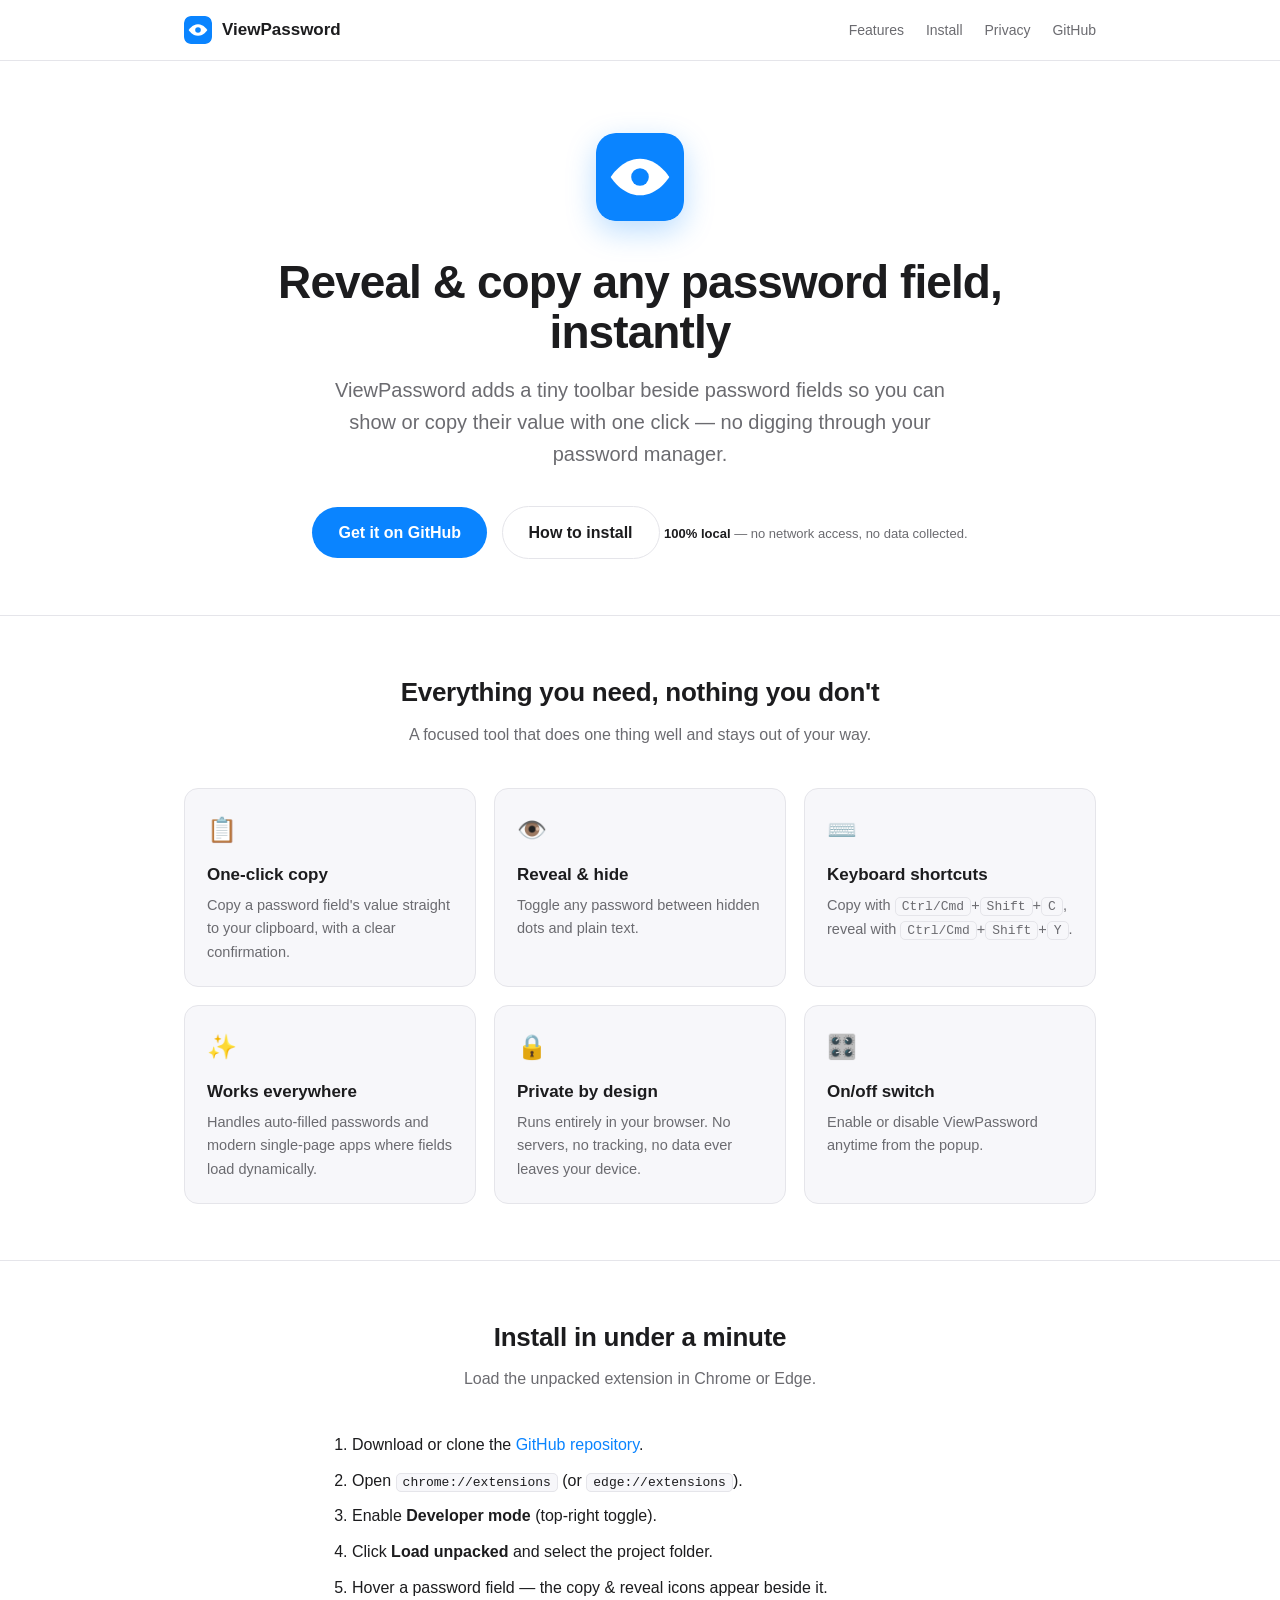
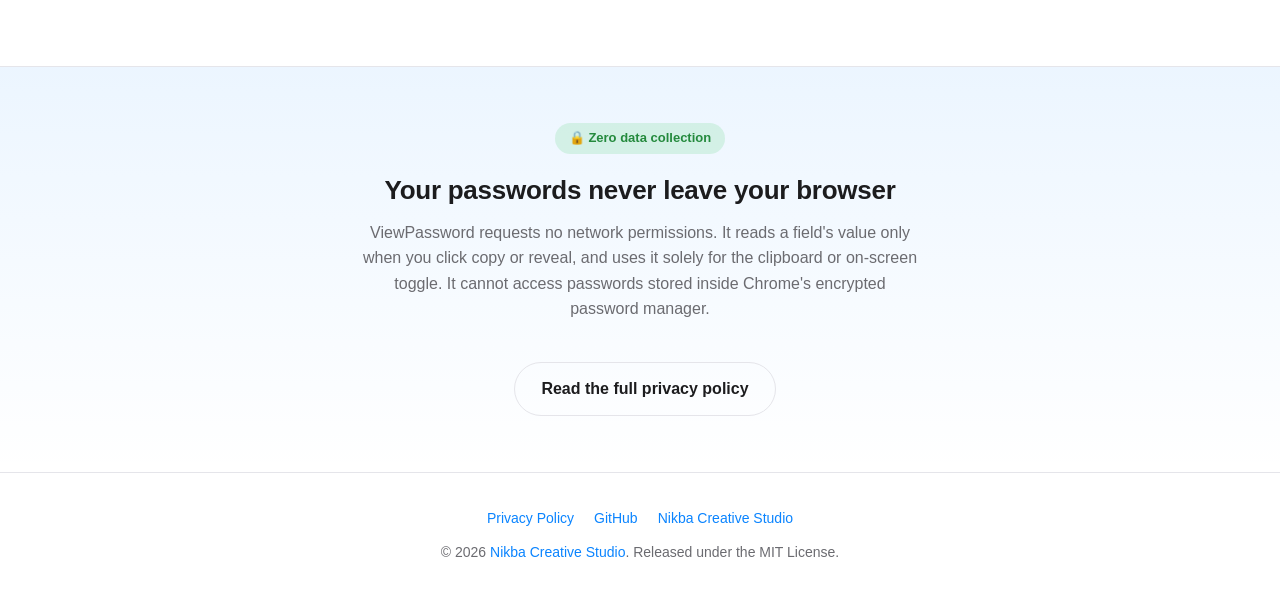
==== docs/index.html @ d2f161b4 "Add GitHub Pages site: landing page and privacy policy Co-Authored-By: Claude Opus 4.8 <noreply@anth" ====
<!DOCTYPE html>
<html lang="en">
  <head>
    <meta charset="UTF-8" />
    <meta name="viewport" content="width=device-width, initial-scale=1.0" />
    <title>ViewPassword — Reveal &amp; Copy Passwords</title>
    <meta
      name="description"
      content="A minimal Chrome extension that lets you reveal and copy any password field with one click. 100% local — no data ever leaves your browser. By Nikba Creative Studio."
    />
    <link
      rel="icon"
      href="data:image/svg+xml,%3Csvg xmlns='http://www.w3.org/2000/svg' viewBox='0 0 24 24'%3E%3Crect width='24' height='24' rx='5' fill='%230a84ff'/%3E%3Cpath d='M4 12s3-5 8-5 8 5 8 5-3 5-8 5-8-5-8-5z' fill='white'/%3E%3Ccircle cx='12' cy='12' r='2.4' fill='%230a84ff'/%3E%3C/svg%3E"
    />
    <style>
      :root {
        --blue: #0a84ff;
        --blue-dark: #0060df;
        --bg: #ffffff;
        --fg: #1c1c1e;
        --muted: #6b6b70;
        --card: #f7f7fa;
        --border: #e5e5ea;
        --radius: 14px;
      }
      @media (prefers-color-scheme: dark) {
        :root {
          --bg: #0f0f11;
          --fg: #f2f2f7;
          --muted: #9a9aa0;
          --card: #1b1b1f;
          --border: #2c2c30;
        }
      }
      * {
        box-sizing: border-box;
      }
      html {
        scroll-behavior: smooth;
      }
      body {
        margin: 0;
        font-family: -apple-system, BlinkMacSystemFont, "Segoe UI", Roboto,
          Helvetica, Arial, sans-serif;
        color: var(--fg);
        background: var(--bg);
        line-height: 1.6;
        -webkit-font-smoothing: antialiased;
      }
      a {
        color: var(--blue);
        text-decoration: none;
      }
      a:hover {
        text-decoration: underline;
      }
      .wrap {
        max-width: 960px;
        margin: 0 auto;
        padding: 0 24px;
      }

      /* Header */
      header {
        border-bottom: 1px solid var(--border);
      }
      .nav {
        display: flex;
        align-items: center;
        justify-content: space-between;
        padding: 16px 24px;
        max-width: 960px;
        margin: 0 auto;
      }
      .brand {
        display: flex;
        align-items: center;
        gap: 10px;
        font-weight: 700;
        font-size: 17px;
        color: var(--fg);
      }
      .brand svg {
        width: 28px;
        height: 28px;
        border-radius: 7px;
      }
      .nav-links {
        display: flex;
        gap: 22px;
        font-size: 14px;
      }
      .nav-links a {
        color: var(--muted);
      }

      /* Hero */
      .hero {
        text-align: center;
        padding: 72px 0 56px;
      }
      .hero .icon {
        width: 88px;
        height: 88px;
        border-radius: 20px;
        box-shadow: 0 10px 30px rgba(10, 132, 255, 0.28);
        margin-bottom: 28px;
      }
      .hero h1 {
        font-size: clamp(30px, 6vw, 46px);
        line-height: 1.1;
        margin: 0 0 16px;
        letter-spacing: -0.02em;
      }
      .hero p.lead {
        font-size: clamp(16px, 2.5vw, 20px);
        color: var(--muted);
        max-width: 620px;
        margin: 0 auto 32px;
      }
      .cta {
        display: inline-flex;
        align-items: center;
        gap: 8px;
        background: var(--blue);
        color: #fff;
        font-weight: 600;
        font-size: 16px;
        padding: 13px 26px;
        border-radius: 999px;
        transition: background 0.15s ease, transform 0.15s ease;
      }
      .cta:hover {
        background: var(--blue-dark);
        text-decoration: none;
        transform: translateY(-1px);
      }
      .cta.secondary {
        background: transparent;
        color: var(--fg);
        border: 1px solid var(--border);
        margin-left: 10px;
      }
      .cta.secondary:hover {
        background: var(--card);
      }
      .badge {
        display: inline-block;
        margin-top: 22px;
        font-size: 13px;
        color: var(--muted);
      }
      .badge strong {
        color: var(--fg);
      }

      /* Features */
      section {
        padding: 56px 0;
        border-top: 1px solid var(--border);
      }
      h2 {
        font-size: 26px;
        letter-spacing: -0.01em;
        margin: 0 0 8px;
        text-align: center;
      }
      .section-sub {
        text-align: center;
        color: var(--muted);
        margin: 0 auto 40px;
        max-width: 560px;
      }
      .grid {
        display: grid;
        grid-template-columns: repeat(auto-fit, minmax(240px, 1fr));
        gap: 18px;
      }
      .card {
        background: var(--card);
        border: 1px solid var(--border);
        border-radius: var(--radius);
        padding: 22px;
      }
      .card .emoji {
        font-size: 24px;
      }
      .card h3 {
        margin: 12px 0 6px;
        font-size: 17px;
      }
      .card p {
        margin: 0;
        color: var(--muted);
        font-size: 14.5px;
      }

      /* Steps */
      ol.steps {
        max-width: 620px;
        margin: 0 auto;
        padding-left: 22px;
      }
      ol.steps li {
        margin: 10px 0;
      }
      code,
      kbd {
        font-family: ui-monospace, SFMono-Regular, Menlo, monospace;
        font-size: 13px;
        background: var(--card);
        border: 1px solid var(--border);
        border-radius: 5px;
        padding: 1px 6px;
      }

      /* Privacy callout */
      .privacy {
        text-align: center;
        background: linear-gradient(
          180deg,
          rgba(10, 132, 255, 0.08),
          transparent
        );
      }
      .privacy .pill {
        display: inline-block;
        background: rgba(52, 199, 89, 0.15);
        color: #248a3d;
        font-weight: 600;
        font-size: 13px;
        padding: 5px 14px;
        border-radius: 999px;
        margin-bottom: 16px;
      }
      @media (prefers-color-scheme: dark) {
        .privacy .pill {
          color: #30d158;
        }
      }

      /* Footer */
      footer {
        border-top: 1px solid var(--border);
        padding: 34px 0;
        text-align: center;
        color: var(--muted);
        font-size: 14px;
      }
      footer .links {
        margin-bottom: 12px;
        display: flex;
        gap: 20px;
        justify-content: center;
        flex-wrap: wrap;
      }
    </style>
  </head>
  <body>
    <header>
      <nav class="nav">
        <span class="brand">
          <svg viewBox="0 0 24 24" xmlns="http://www.w3.org/2000/svg">
            <rect width="24" height="24" rx="5" fill="#0a84ff" />
            <path d="M4 12s3-5 8-5 8 5 8 5-3 5-8 5-8-5-8-5z" fill="#fff" />
            <circle cx="12" cy="12" r="2.4" fill="#0a84ff" />
          </svg>
          ViewPassword
        </span>
        <span class="nav-links">
          <a href="#features">Features</a>
          <a href="#install">Install</a>
          <a href="privacy.html">Privacy</a>
          <a href="https://github.com/Nikba-Creative-Studio/ViewPassword"
            >GitHub</a
          >
        </span>
      </nav>
    </header>

    <main class="wrap">
      <!-- Hero -->
      <div class="hero">
        <svg class="icon" viewBox="0 0 24 24" xmlns="http://www.w3.org/2000/svg">
          <rect width="24" height="24" rx="5" fill="#0a84ff" />
          <path d="M4 12s3-5 8-5 8 5 8 5-3 5-8 5-8-5-8-5z" fill="#fff" />
          <circle cx="12" cy="12" r="2.4" fill="#0a84ff" />
        </svg>
        <h1>Reveal &amp; copy any password field, instantly</h1>
        <p class="lead">
          ViewPassword adds a tiny toolbar beside password fields so you can show
          or copy their value with one click — no digging through your password
          manager.
        </p>
        <a
          class="cta"
          href="https://github.com/Nikba-Creative-Studio/ViewPassword"
          >Get it on GitHub</a
        >
        <a class="cta secondary" href="#install">How to install</a>
        <div class="badge">
          <strong>100% local</strong> — no network access, no data collected.
        </div>
      </div>
    </main>

    <!-- Features -->
    <section id="features">
      <div class="wrap">
        <h2>Everything you need, nothing you don't</h2>
        <p class="section-sub">
          A focused tool that does one thing well and stays out of your way.
        </p>
        <div class="grid">
          <div class="card">
            <div class="emoji">📋</div>
            <h3>One-click copy</h3>
            <p>
              Copy a password field's value straight to your clipboard, with a
              clear confirmation.
            </p>
          </div>
          <div class="card">
            <div class="emoji">👁️</div>
            <h3>Reveal &amp; hide</h3>
            <p>Toggle any password between hidden dots and plain text.</p>
          </div>
          <div class="card">
            <div class="emoji">⌨️</div>
            <h3>Keyboard shortcuts</h3>
            <p>
              Copy with <kbd>Ctrl/Cmd</kbd>+<kbd>Shift</kbd>+<kbd>C</kbd>, reveal
              with <kbd>Ctrl/Cmd</kbd>+<kbd>Shift</kbd>+<kbd>Y</kbd>.
            </p>
          </div>
          <div class="card">
            <div class="emoji">✨</div>
            <h3>Works everywhere</h3>
            <p>
              Handles auto-filled passwords and modern single-page apps where
              fields load dynamically.
            </p>
          </div>
          <div class="card">
            <div class="emoji">🔒</div>
            <h3>Private by design</h3>
            <p>
              Runs entirely in your browser. No servers, no tracking, no data
              ever leaves your device.
            </p>
          </div>
          <div class="card">
            <div class="emoji">🎛️</div>
            <h3>On/off switch</h3>
            <p>Enable or disable ViewPassword anytime from the popup.</p>
          </div>
        </div>
      </div>
    </section>

    <!-- Install -->
    <section id="install">
      <div class="wrap">
        <h2>Install in under a minute</h2>
        <p class="section-sub">Load the unpacked extension in Chrome or Edge.</p>
        <ol class="steps">
          <li>
            Download or clone the
            <a href="https://github.com/Nikba-Creative-Studio/ViewPassword"
              >GitHub repository</a
            >.
          </li>
          <li>Open <code>chrome://extensions</code> (or <code>edge://extensions</code>).</li>
          <li>Enable <strong>Developer mode</strong> (top-right toggle).</li>
          <li>Click <strong>Load unpacked</strong> and select the project folder.</li>
          <li>Hover a password field — the copy &amp; reveal icons appear beside it.</li>
        </ol>
      </div>
    </section>

    <!-- Privacy -->
    <section class="privacy">
      <div class="wrap">
        <span class="pill">🔒 Zero data collection</span>
        <h2>Your passwords never leave your browser</h2>
        <p class="section-sub">
          ViewPassword requests no network permissions. It reads a field's value
          only when you click copy or reveal, and uses it solely for the
          clipboard or on-screen toggle. It cannot access passwords stored inside
          Chrome's encrypted password manager.
        </p>
        <a class="cta secondary" href="privacy.html">Read the full privacy policy</a>
      </div>
    </section>

    <footer>
      <div class="wrap">
        <div class="links">
          <a href="privacy.html">Privacy Policy</a>
          <a href="https://github.com/Nikba-Creative-Studio/ViewPassword">GitHub</a>
          <a href="https://www.nikba.com">Nikba Creative Studio</a>
        </div>
        <div>
          © 2026 <a href="https://www.nikba.com">Nikba Creative Studio</a>. Released
          under the MIT License.
        </div>
      </div>
    </footer>
  </body>
</html>
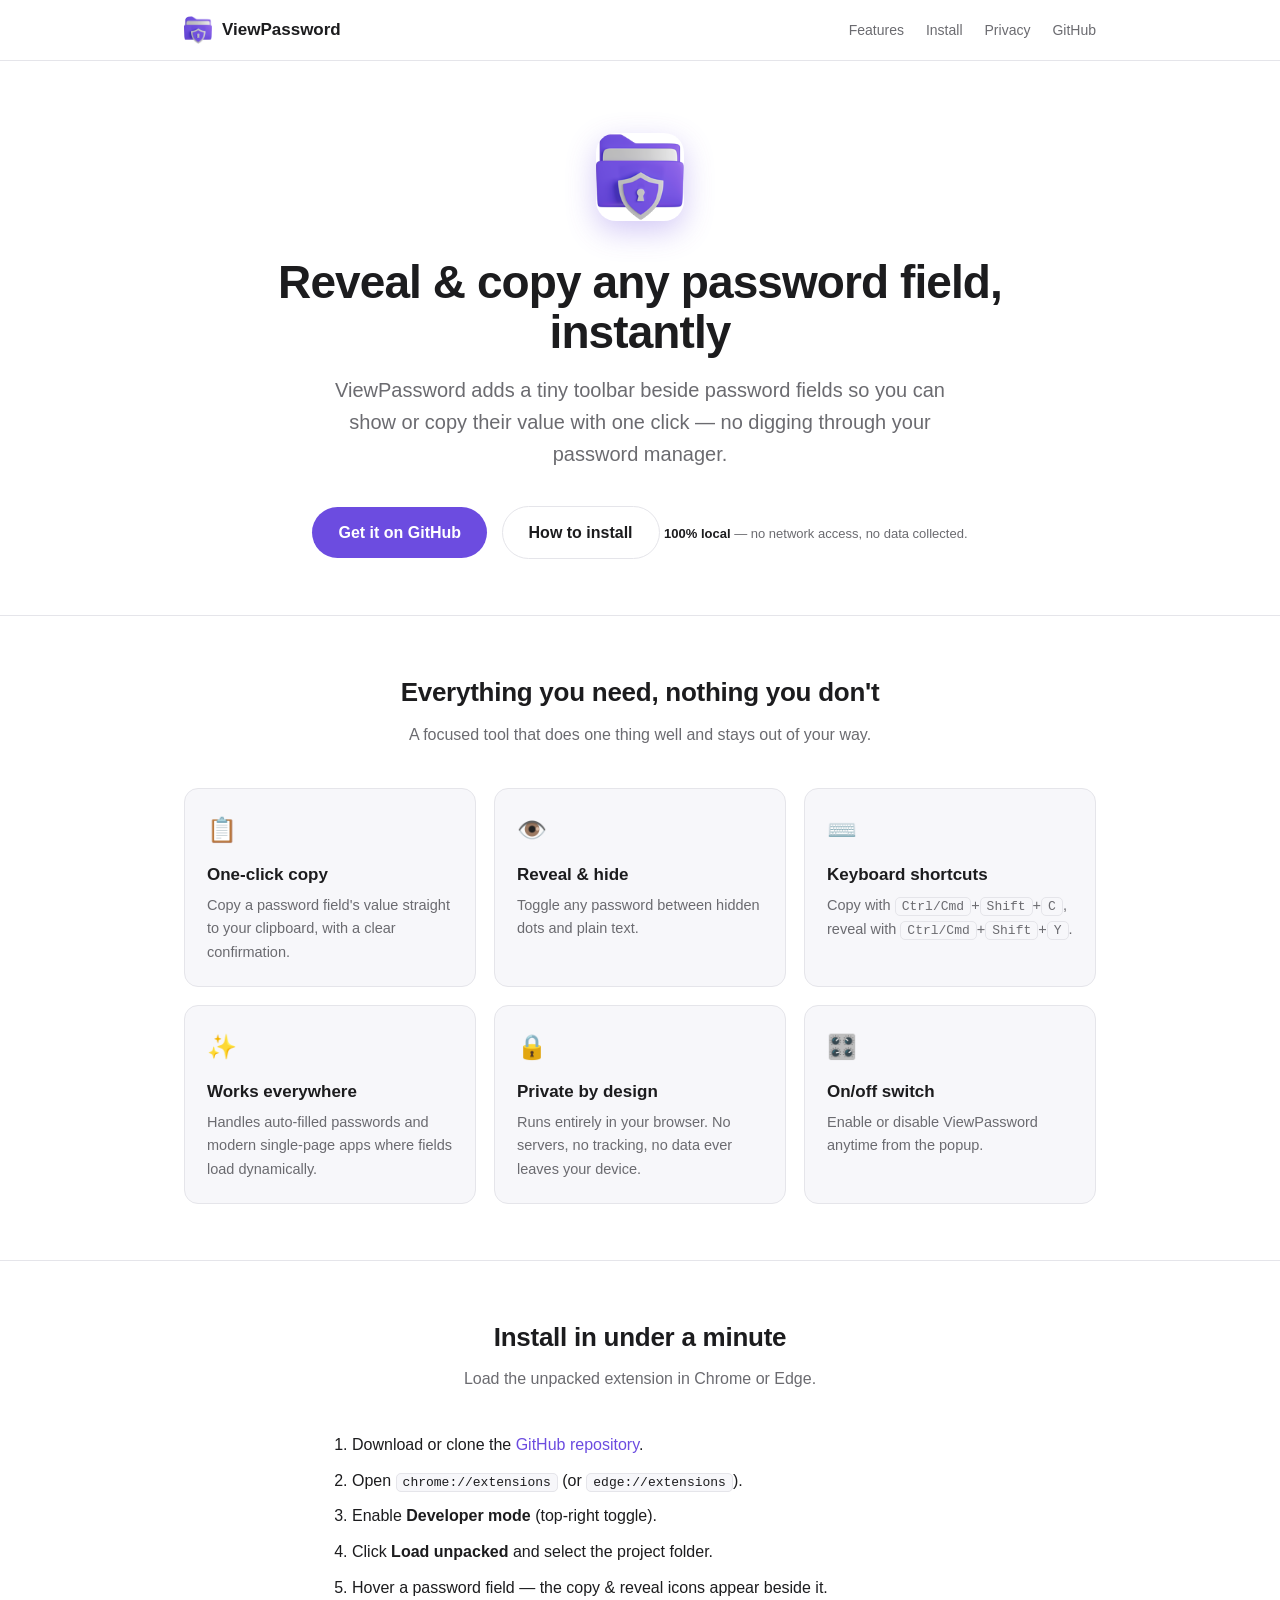
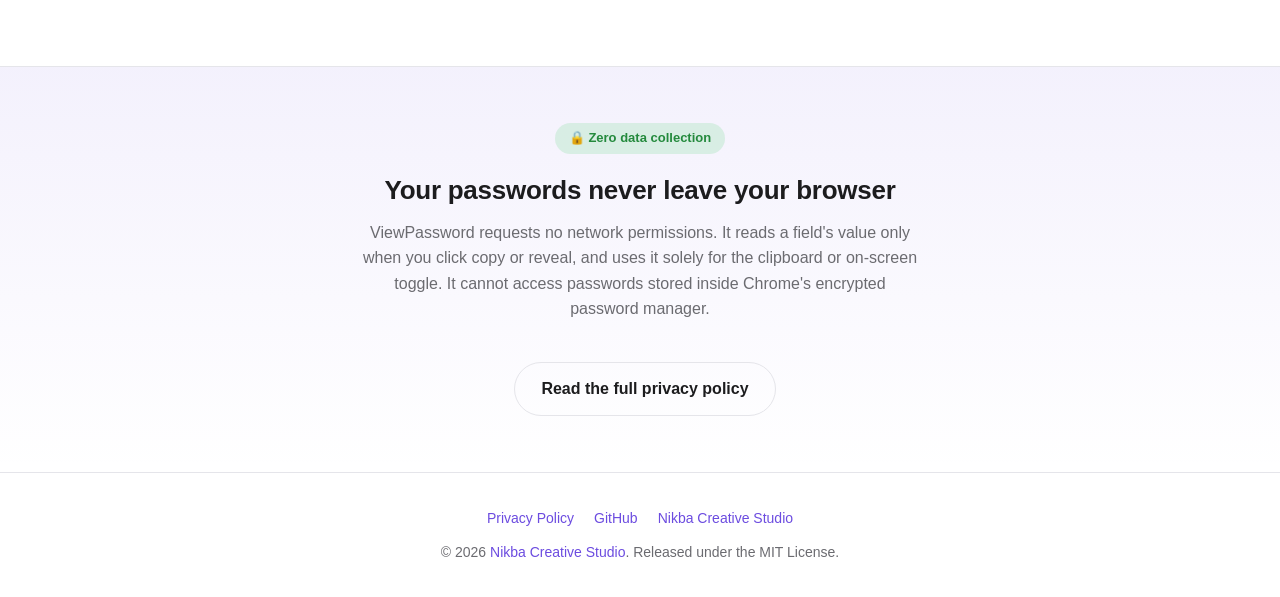
==== commit 0136df4d: "Sync site with new icon; remove obsolete icon generator - Use custom folder+shield icon as favicon/l" ====
--- a/docs/index.html
+++ b/docs/index.html
@@ -8,14 +8,11 @@
       name="description"
       content="A minimal Chrome extension that lets you reveal and copy any password field with one click. 100% local — no data ever leaves your browser. By Nikba Creative Studio."
     />
-    <link
-      rel="icon"
-      href="data:image/svg+xml,%3Csvg xmlns='http://www.w3.org/2000/svg' viewBox='0 0 24 24'%3E%3Crect width='24' height='24' rx='5' fill='%230a84ff'/%3E%3Cpath d='M4 12s3-5 8-5 8 5 8 5-3 5-8 5-8-5-8-5z' fill='white'/%3E%3Ccircle cx='12' cy='12' r='2.4' fill='%230a84ff'/%3E%3C/svg%3E"
-    />
+    <link rel="icon" type="image/png" href="icon.png" />
     <style>
       :root {
-        --blue: #0a84ff;
-        --blue-dark: #0060df;
+        --blue: #6c4ce0;
+        --blue-dark: #5638c4;
         --bg: #ffffff;
         --fg: #1c1c1e;
         --muted: #6b6b70;
@@ -80,7 +77,7 @@
         font-size: 17px;
         color: var(--fg);
       }
-      .brand svg {
+      .brand img {
         width: 28px;
         height: 28px;
         border-radius: 7px;
@@ -103,7 +100,7 @@
         width: 88px;
         height: 88px;
         border-radius: 20px;
-        box-shadow: 0 10px 30px rgba(10, 132, 255, 0.28);
+        box-shadow: 0 10px 30px rgba(108, 76, 224, 0.3);
         margin-bottom: 28px;
       }
       .hero h1 {
@@ -219,7 +216,7 @@
         text-align: center;
         background: linear-gradient(
           180deg,
-          rgba(10, 132, 255, 0.08),
+          rgba(108, 76, 224, 0.08),
           transparent
         );
       }
@@ -260,11 +257,7 @@
     <header>
       <nav class="nav">
         <span class="brand">
-          <svg viewBox="0 0 24 24" xmlns="http://www.w3.org/2000/svg">
-            <rect width="24" height="24" rx="5" fill="#0a84ff" />
-            <path d="M4 12s3-5 8-5 8 5 8 5-3 5-8 5-8-5-8-5z" fill="#fff" />
-            <circle cx="12" cy="12" r="2.4" fill="#0a84ff" />
-          </svg>
+          <img src="icon.png" alt="ViewPassword logo" />
           ViewPassword
         </span>
         <span class="nav-links">
@@ -281,11 +274,7 @@
     <main class="wrap">
       <!-- Hero -->
       <div class="hero">
-        <svg class="icon" viewBox="0 0 24 24" xmlns="http://www.w3.org/2000/svg">
-          <rect width="24" height="24" rx="5" fill="#0a84ff" />
-          <path d="M4 12s3-5 8-5 8 5 8 5-3 5-8 5-8-5-8-5z" fill="#fff" />
-          <circle cx="12" cy="12" r="2.4" fill="#0a84ff" />
-        </svg>
+        <img class="icon" src="icon.png" alt="ViewPassword icon" />
         <h1>Reveal &amp; copy any password field, instantly</h1>
         <p class="lead">
           ViewPassword adds a tiny toolbar beside password fields so you can show
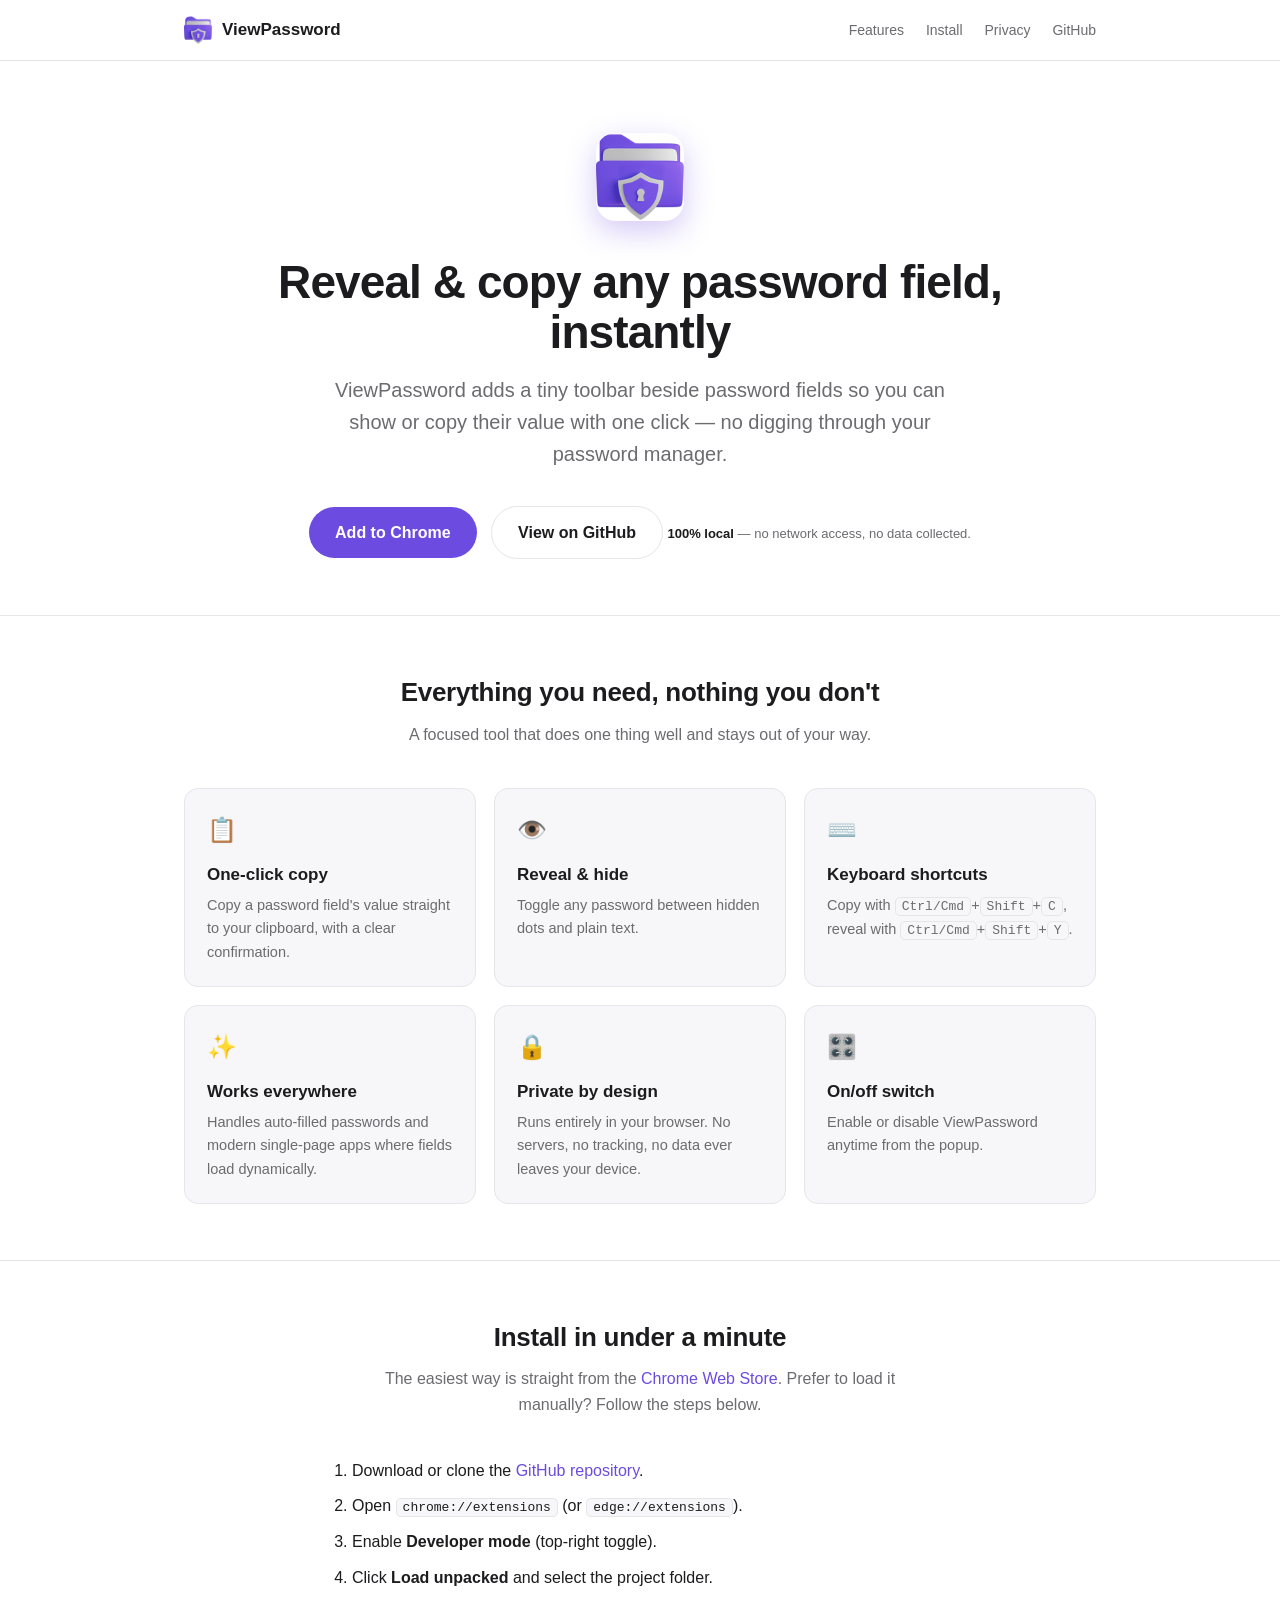
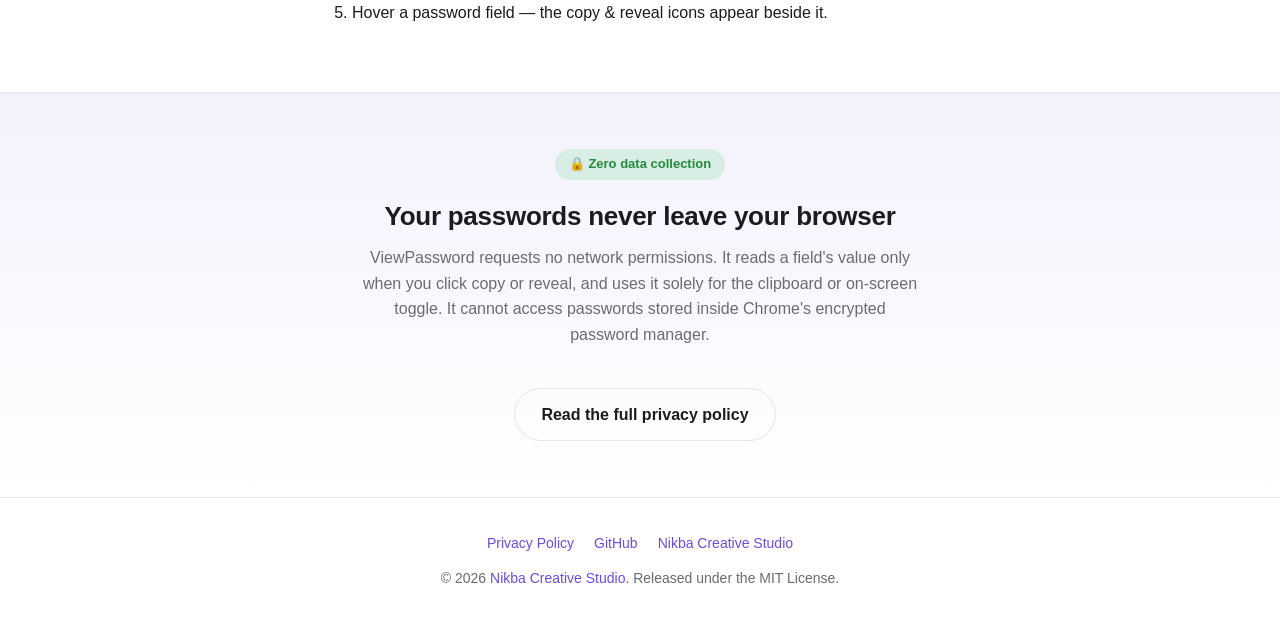
==== commit 2a8b44e2: "Add Chrome Web Store links to site and README - Landing page: 'Add to Chrome' primary CTA + store li" ====
--- a/docs/index.html
+++ b/docs/index.html
@@ -283,10 +283,14 @@
         </p>
         <a
           class="cta"
+          href="https://chromewebstore.google.com/detail/aanjmpodookklklpfjpcmboanbmpppea"
+          >Add to Chrome</a
+        >
+        <a
+          class="cta secondary"
           href="https://github.com/Nikba-Creative-Studio/ViewPassword"
-          >Get it on GitHub</a
+          >View on GitHub</a
         >
-        <a class="cta secondary" href="#install">How to install</a>
         <div class="badge">
           <strong>100% local</strong> — no network access, no data collected.
         </div>
@@ -351,7 +355,12 @@
     <section id="install">
       <div class="wrap">
         <h2>Install in under a minute</h2>
-        <p class="section-sub">Load the unpacked extension in Chrome or Edge.</p>
+        <p class="section-sub">
+          The easiest way is straight from the
+          <a href="https://chromewebstore.google.com/detail/aanjmpodookklklpfjpcmboanbmpppea"
+            >Chrome Web Store</a
+          >. Prefer to load it manually? Follow the steps below.
+        </p>
         <ol class="steps">
           <li>
             Download or clone the
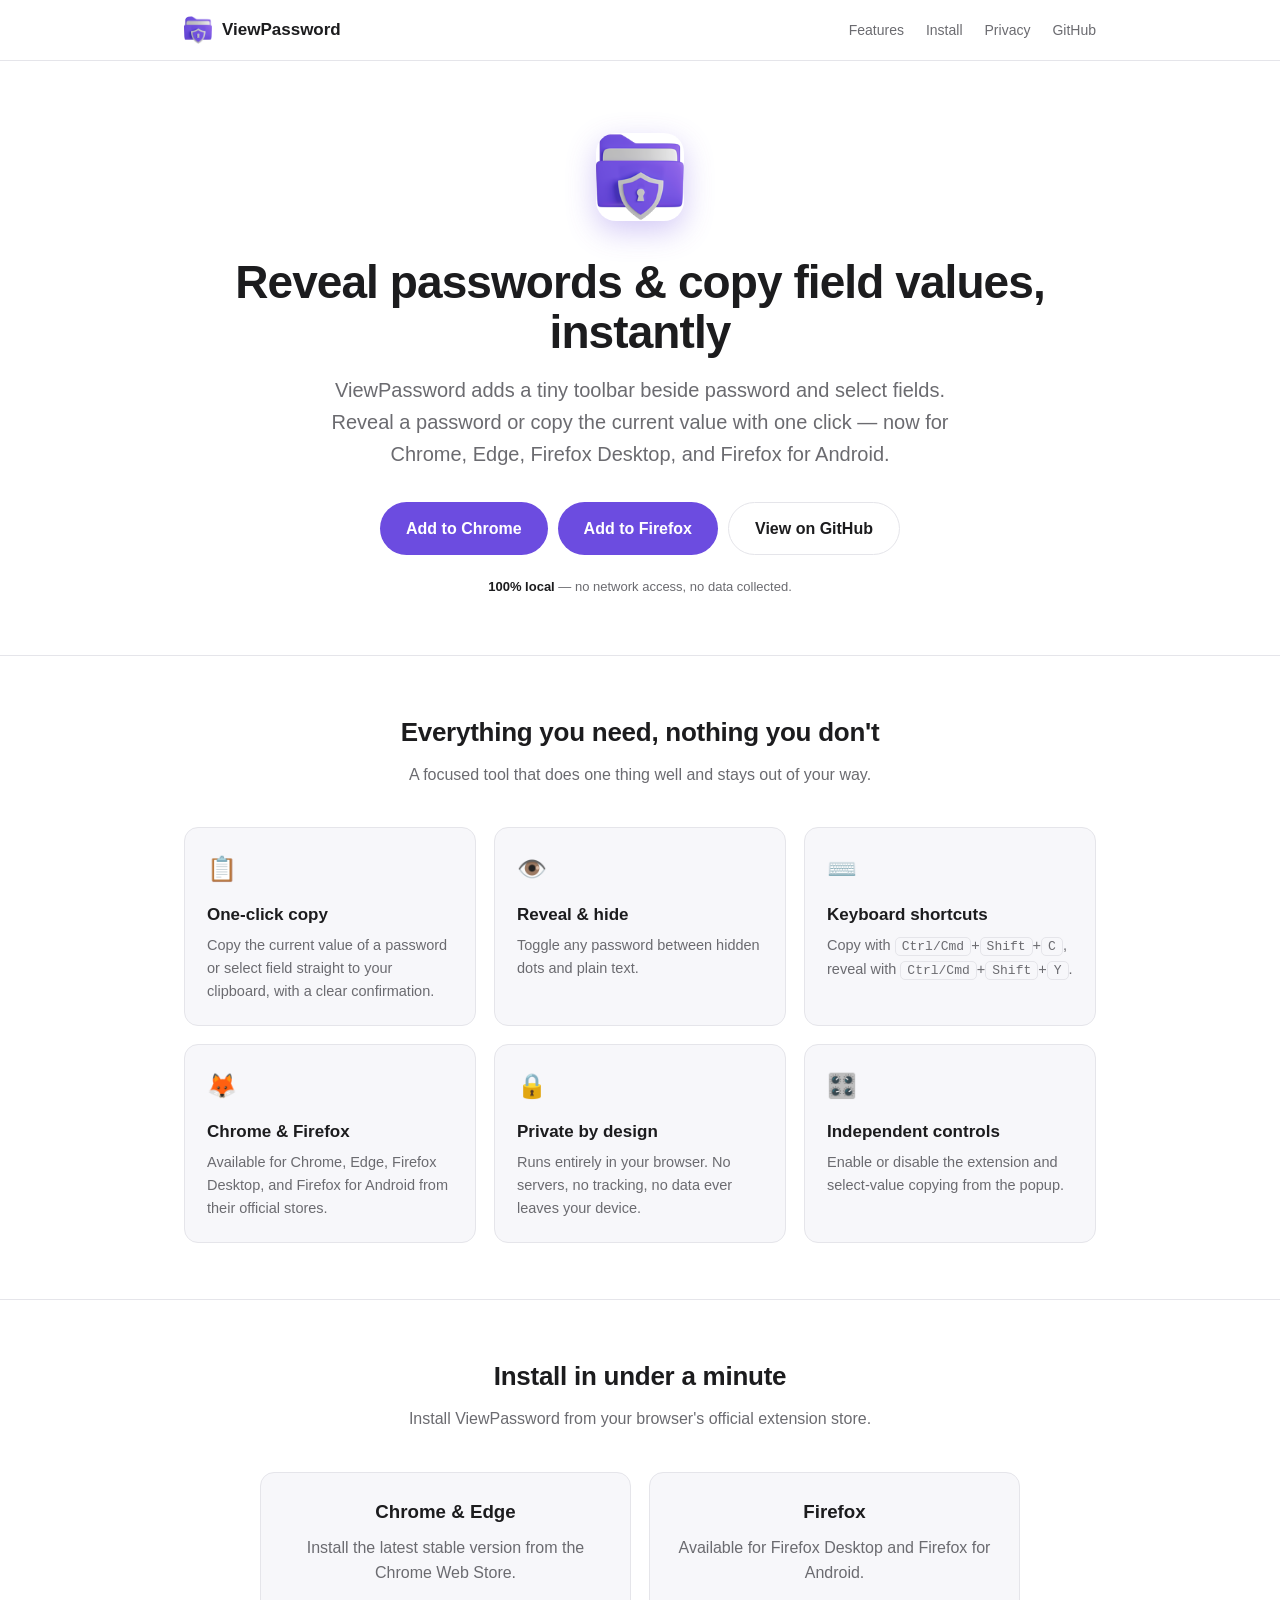
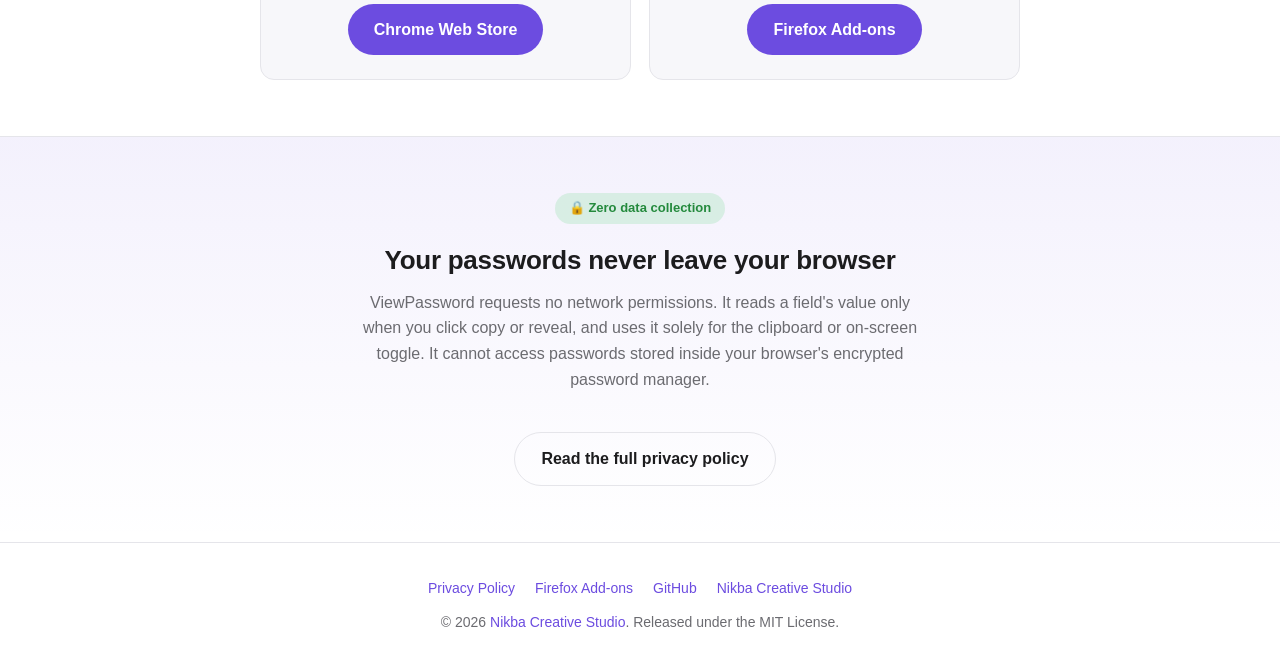
==== commit e475f3a7: "Add Firefox distribution and update website" ====
--- a/docs/index.html
+++ b/docs/index.html
@@ -6,7 +6,7 @@
     <title>ViewPassword — Reveal &amp; Copy Passwords</title>
     <meta
       name="description"
-      content="A minimal Chrome extension that lets you reveal and copy any password field with one click. 100% local — no data ever leaves your browser. By Nikba Creative Studio."
+      content="A private Chrome, Edge, and Firefox extension for revealing passwords and copying values from password or select fields. 100% local."
     />
     <link rel="icon" type="image/png" href="icon.png" />
     <style>
@@ -141,6 +141,15 @@
       .cta.secondary:hover {
         background: var(--card);
       }
+      .cta-group {
+        display: flex;
+        justify-content: center;
+        gap: 10px;
+        flex-wrap: wrap;
+      }
+      .cta-group .cta.secondary {
+        margin-left: 0;
+      }
       .badge {
         display: inline-block;
         margin-top: 22px;
@@ -200,6 +209,27 @@
       }
       ol.steps li {
         margin: 10px 0;
+      }
+      .install-grid {
+        display: grid;
+        grid-template-columns: repeat(auto-fit, minmax(280px, 1fr));
+        gap: 18px;
+        max-width: 760px;
+        margin: 0 auto;
+      }
+      .install-card {
+        background: var(--card);
+        border: 1px solid var(--border);
+        border-radius: var(--radius);
+        padding: 24px;
+        text-align: center;
+      }
+      .install-card h3 {
+        margin: 0 0 8px;
+      }
+      .install-card p {
+        color: var(--muted);
+        margin: 0 0 18px;
       }
       code,
       kbd {
@@ -275,22 +305,29 @@
       <!-- Hero -->
       <div class="hero">
         <img class="icon" src="icon.png" alt="ViewPassword icon" />
-        <h1>Reveal &amp; copy any password field, instantly</h1>
+        <h1>Reveal passwords &amp; copy field values, instantly</h1>
         <p class="lead">
-          ViewPassword adds a tiny toolbar beside password fields so you can show
-          or copy their value with one click — no digging through your password
-          manager.
+          ViewPassword adds a tiny toolbar beside password and select fields.
+          Reveal a password or copy the current value with one click — now for
+          Chrome, Edge, Firefox Desktop, and Firefox for Android.
         </p>
-        <a
-          class="cta"
-          href="https://chromewebstore.google.com/detail/aanjmpodookklklpfjpcmboanbmpppea"
-          >Add to Chrome</a
-        >
-        <a
-          class="cta secondary"
-          href="https://github.com/Nikba-Creative-Studio/ViewPassword"
-          >View on GitHub</a
-        >
+        <div class="cta-group">
+          <a
+            class="cta"
+            href="https://chromewebstore.google.com/detail/aanjmpodookklklpfjpcmboanbmpppea"
+            >Add to Chrome</a
+          >
+          <a
+            class="cta"
+            href="https://addons.mozilla.org/en-US/firefox/addon/viewpassword/"
+            >Add to Firefox</a
+          >
+          <a
+            class="cta secondary"
+            href="https://github.com/Nikba-Creative-Studio/ViewPassword"
+            >View on GitHub</a
+          >
+        </div>
         <div class="badge">
           <strong>100% local</strong> — no network access, no data collected.
         </div>
@@ -309,8 +346,8 @@
             <div class="emoji">📋</div>
             <h3>One-click copy</h3>
             <p>
-              Copy a password field's value straight to your clipboard, with a
-              clear confirmation.
+              Copy the current value of a password or select field straight to
+              your clipboard, with a clear confirmation.
             </p>
           </div>
           <div class="card">
@@ -327,11 +364,11 @@
             </p>
           </div>
           <div class="card">
-            <div class="emoji">✨</div>
-            <h3>Works everywhere</h3>
+            <div class="emoji">🦊</div>
+            <h3>Chrome &amp; Firefox</h3>
             <p>
-              Handles auto-filled passwords and modern single-page apps where
-              fields load dynamically.
+              Available for Chrome, Edge, Firefox Desktop, and Firefox for
+              Android from their official stores.
             </p>
           </div>
           <div class="card">
@@ -344,8 +381,11 @@
           </div>
           <div class="card">
             <div class="emoji">🎛️</div>
-            <h3>On/off switch</h3>
-            <p>Enable or disable ViewPassword anytime from the popup.</p>
+            <h3>Independent controls</h3>
+            <p>
+              Enable or disable the extension and select-value copying from the
+              popup.
+            </p>
           </div>
         </div>
       </div>
@@ -356,23 +396,28 @@
       <div class="wrap">
         <h2>Install in under a minute</h2>
         <p class="section-sub">
-          The easiest way is straight from the
-          <a href="https://chromewebstore.google.com/detail/aanjmpodookklklpfjpcmboanbmpppea"
-            >Chrome Web Store</a
-          >. Prefer to load it manually? Follow the steps below.
+          Install ViewPassword from your browser's official extension store.
         </p>
-        <ol class="steps">
-          <li>
-            Download or clone the
-            <a href="https://github.com/Nikba-Creative-Studio/ViewPassword"
-              >GitHub repository</a
-            >.
-          </li>
-          <li>Open <code>chrome://extensions</code> (or <code>edge://extensions</code>).</li>
-          <li>Enable <strong>Developer mode</strong> (top-right toggle).</li>
-          <li>Click <strong>Load unpacked</strong> and select the project folder.</li>
-          <li>Hover a password field — the copy &amp; reveal icons appear beside it.</li>
-        </ol>
+        <div class="install-grid">
+          <div class="install-card">
+            <h3>Chrome &amp; Edge</h3>
+            <p>Install the latest stable version from the Chrome Web Store.</p>
+            <a
+              class="cta"
+              href="https://chromewebstore.google.com/detail/aanjmpodookklklpfjpcmboanbmpppea"
+              >Chrome Web Store</a
+            >
+          </div>
+          <div class="install-card">
+            <h3>Firefox</h3>
+            <p>Available for Firefox Desktop and Firefox for Android.</p>
+            <a
+              class="cta"
+              href="https://addons.mozilla.org/en-US/firefox/addon/viewpassword/"
+              >Firefox Add-ons</a
+            >
+          </div>
+        </div>
       </div>
     </section>
 
@@ -385,7 +430,7 @@
           ViewPassword requests no network permissions. It reads a field's value
           only when you click copy or reveal, and uses it solely for the
           clipboard or on-screen toggle. It cannot access passwords stored inside
-          Chrome's encrypted password manager.
+          your browser's encrypted password manager.
         </p>
         <a class="cta secondary" href="privacy.html">Read the full privacy policy</a>
       </div>
@@ -395,6 +440,7 @@
       <div class="wrap">
         <div class="links">
           <a href="privacy.html">Privacy Policy</a>
+          <a href="https://addons.mozilla.org/en-US/firefox/addon/viewpassword/">Firefox Add-ons</a>
           <a href="https://github.com/Nikba-Creative-Studio/ViewPassword">GitHub</a>
           <a href="https://www.nikba.com">Nikba Creative Studio</a>
         </div>
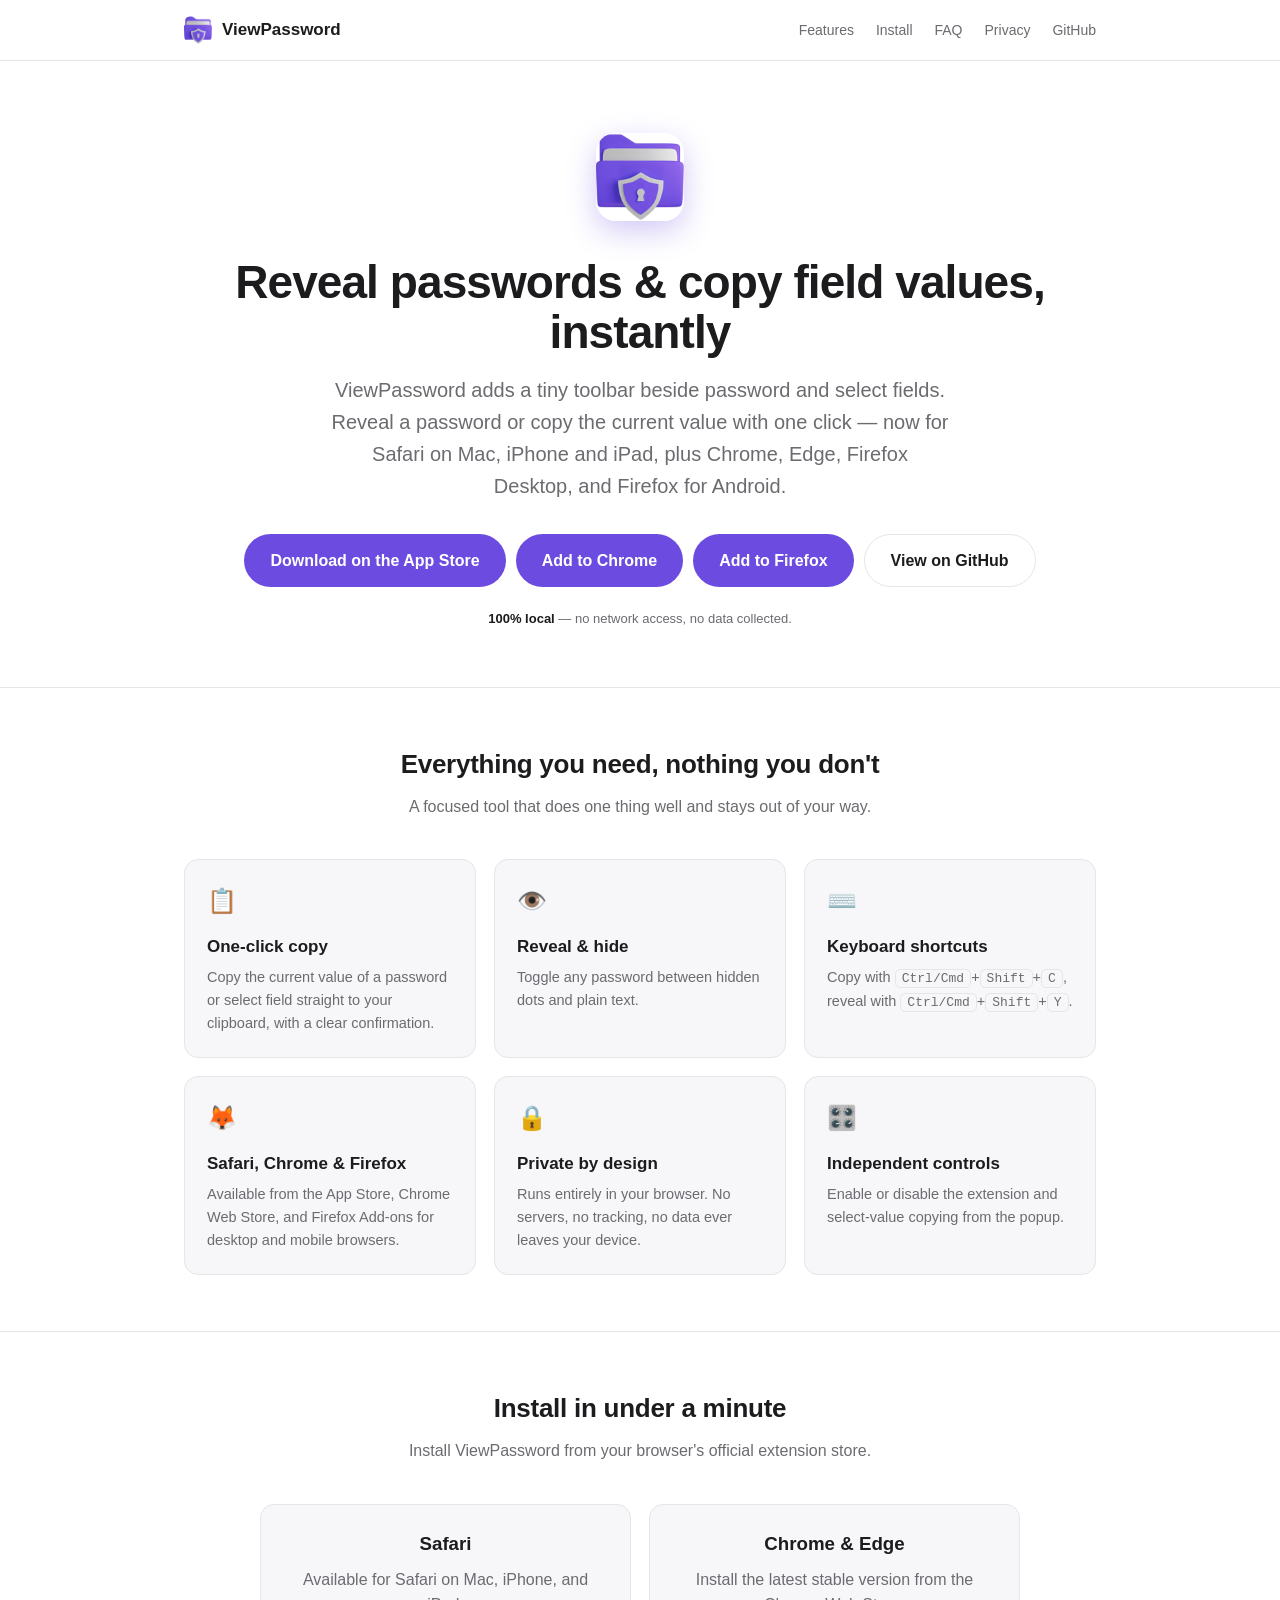
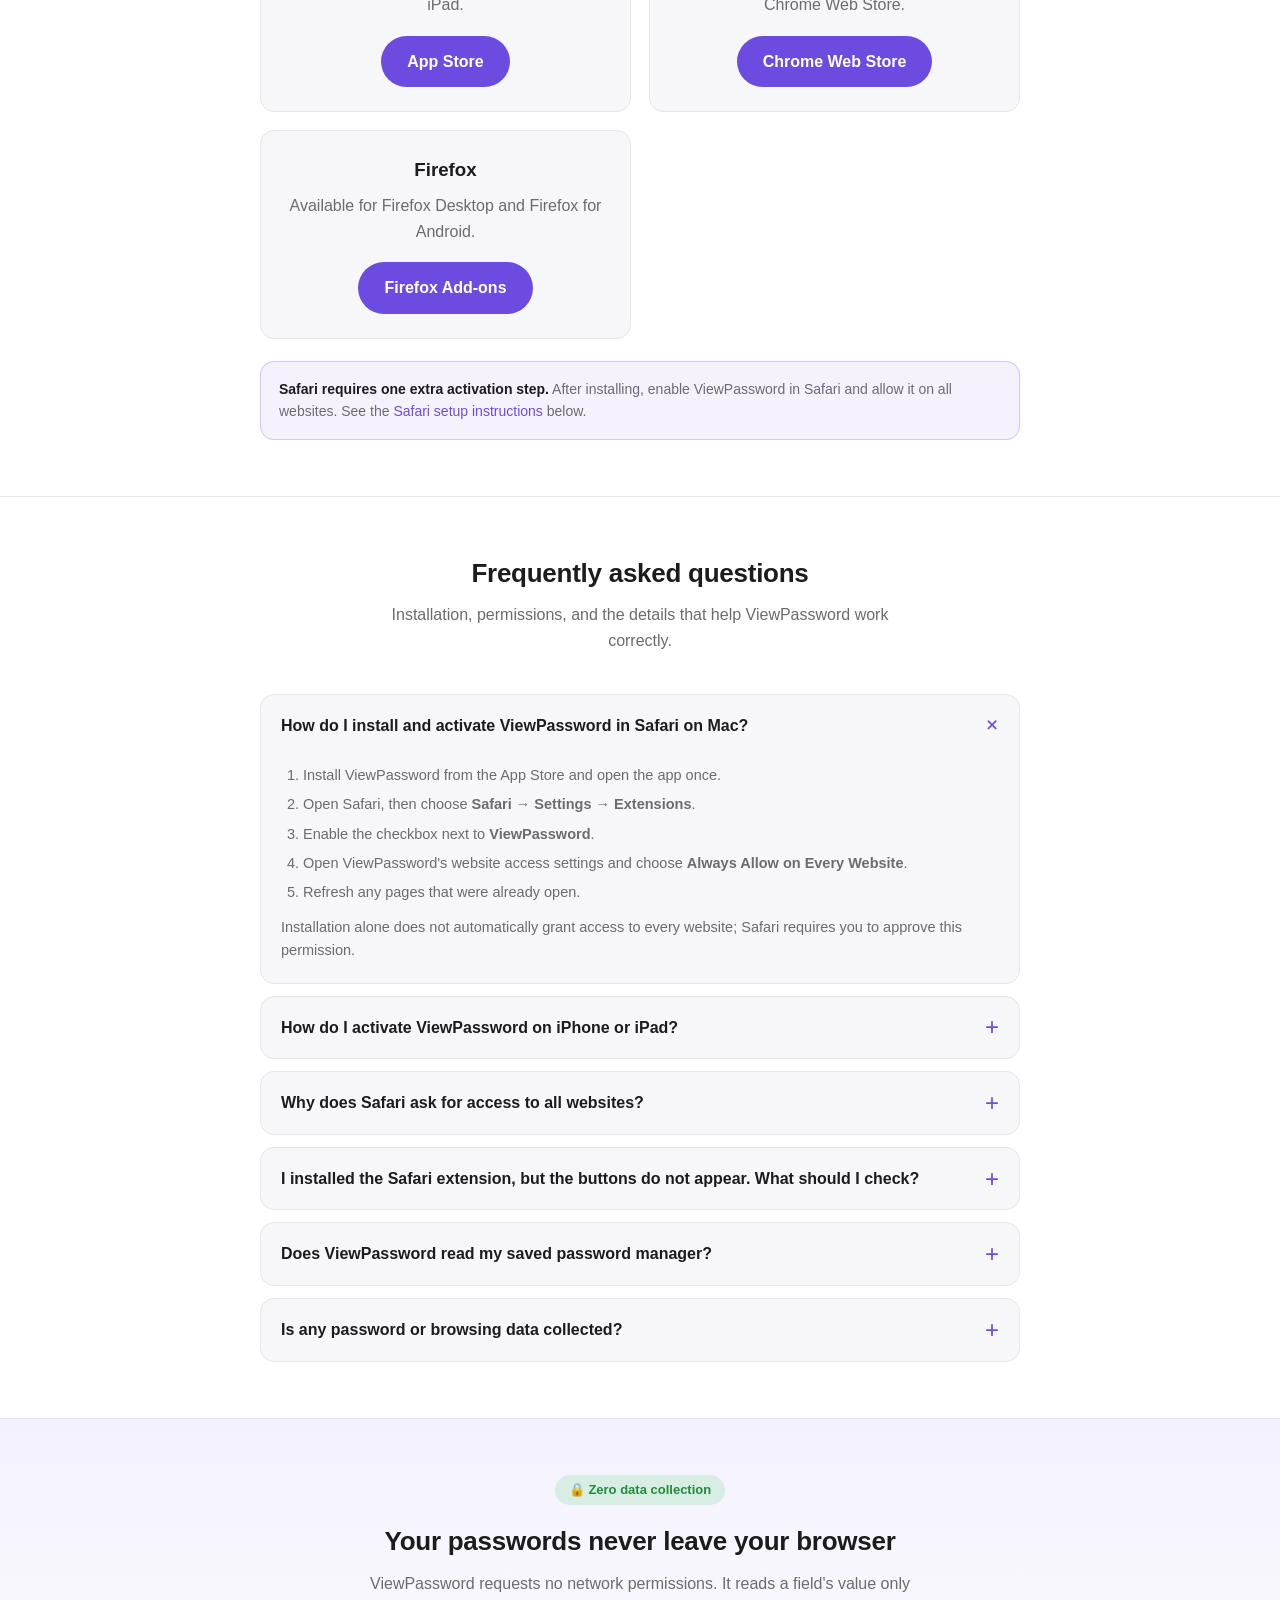
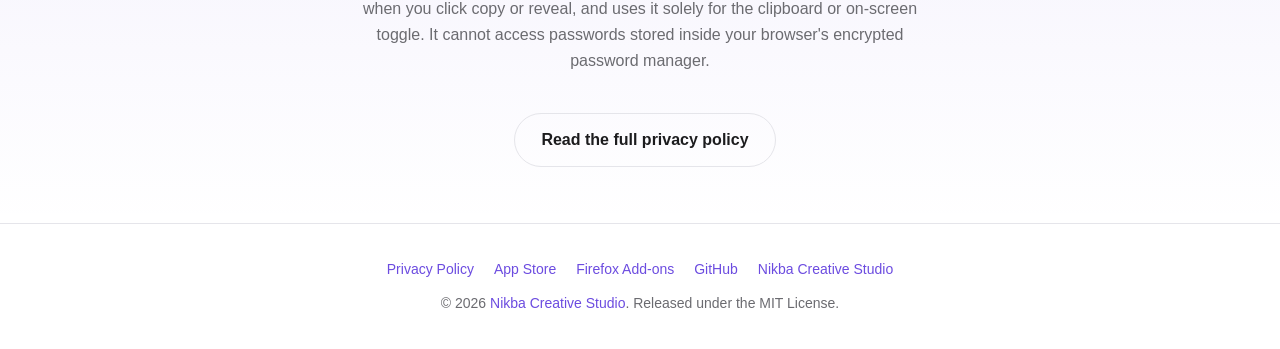
==== commit 19b75a48: "Add Safari download and activation FAQ to landing page" ====
--- a/docs/index.html
+++ b/docs/index.html
@@ -6,12 +6,13 @@
     <title>ViewPassword — Reveal &amp; Copy Passwords</title>
     <meta
       name="description"
-      content="A private Chrome, Edge, and Firefox extension for revealing passwords and copying values from password or select fields. 100% local."
+      content="A private Safari, Chrome, Edge, and Firefox extension for revealing passwords and copying field values. 100% local."
     />
     <link rel="icon" type="image/png" href="icon.png" />
     <style>
       :root {
         --blue: #6c4ce0;
+        --blue-rgb: 108, 76, 224;
         --blue-dark: #5638c4;
         --bg: #ffffff;
         --fg: #1c1c1e;
@@ -231,6 +232,68 @@
         color: var(--muted);
         margin: 0 0 18px;
       }
+      .install-note {
+        max-width: 760px;
+        margin: 22px auto 0;
+        padding: 16px 18px;
+        border: 1px solid rgba(var(--blue-rgb), 0.25);
+        border-radius: var(--radius);
+        background: rgba(var(--blue-rgb), 0.07);
+        color: var(--muted);
+        font-size: 14px;
+      }
+      .install-note strong { color: var(--fg); }
+
+      /* FAQ */
+      .faq-list {
+        max-width: 760px;
+        margin: 0 auto;
+        display: grid;
+        gap: 12px;
+      }
+      .faq-item {
+        background: var(--card);
+        border: 1px solid var(--border);
+        border-radius: var(--radius);
+        overflow: hidden;
+      }
+      .faq-item summary {
+        cursor: pointer;
+        list-style: none;
+        padding: 18px 52px 18px 20px;
+        font-weight: 600;
+        position: relative;
+      }
+      .faq-item summary::-webkit-details-marker { display: none; }
+      .faq-item summary::after {
+        content: "+";
+        position: absolute;
+        right: 20px;
+        top: 50%;
+        transform: translateY(-50%);
+        color: var(--blue);
+        font-size: 24px;
+        font-weight: 400;
+        transition: transform 0.18s ease;
+      }
+      .faq-item[open] summary::after {
+        transform: translateY(-50%) rotate(45deg);
+      }
+      .faq-item summary:focus-visible,
+      .cta:focus-visible,
+      a:focus-visible {
+        outline: 3px solid rgba(var(--blue-rgb), 0.35);
+        outline-offset: 3px;
+      }
+      .faq-answer {
+        padding: 0 20px 20px;
+        color: var(--muted);
+        font-size: 14.5px;
+      }
+      .faq-answer p { margin: 0 0 10px; }
+      .faq-answer p:last-child { margin-bottom: 0; }
+      .faq-answer ol { margin: 8px 0 12px; padding-left: 22px; }
+      .faq-answer li { margin: 6px 0; }
       code,
       kbd {
         font-family: ui-monospace, SFMono-Regular, Menlo, monospace;
@@ -280,6 +343,16 @@
         gap: 20px;
         justify-content: center;
         flex-wrap: wrap;
+      }
+      @media (max-width: 600px) {
+        .nav-links a:nth-child(3),
+        .nav-links a:nth-child(4) { display: none; }
+        .hero { padding-top: 52px; }
+        .cta-group .cta { width: 100%; justify-content: center; }
+      }
+      @media (prefers-reduced-motion: reduce) {
+        html { scroll-behavior: auto; }
+        *, *::before, *::after { transition: none !important; }
       }
     </style>
   </head>
@@ -293,6 +366,7 @@
         <span class="nav-links">
           <a href="#features">Features</a>
           <a href="#install">Install</a>
+          <a href="#faq">FAQ</a>
           <a href="privacy.html">Privacy</a>
           <a href="https://github.com/Nikba-Creative-Studio/ViewPassword"
             >GitHub</a
@@ -309,9 +383,15 @@
         <p class="lead">
           ViewPassword adds a tiny toolbar beside password and select fields.
           Reveal a password or copy the current value with one click — now for
-          Chrome, Edge, Firefox Desktop, and Firefox for Android.
+          Safari on Mac, iPhone and iPad, plus Chrome, Edge, Firefox Desktop,
+          and Firefox for Android.
         </p>
         <div class="cta-group">
+          <a
+            class="cta"
+            href="https://apps.apple.com/app/viewpassword/id6809333122"
+            >Download on the App Store</a
+          >
           <a
             class="cta"
             href="https://chromewebstore.google.com/detail/aanjmpodookklklpfjpcmboanbmpppea"
@@ -365,10 +445,10 @@
           </div>
           <div class="card">
             <div class="emoji">🦊</div>
-            <h3>Chrome &amp; Firefox</h3>
+            <h3>Safari, Chrome &amp; Firefox</h3>
             <p>
-              Available for Chrome, Edge, Firefox Desktop, and Firefox for
-              Android from their official stores.
+              Available from the App Store, Chrome Web Store, and Firefox
+              Add-ons for desktop and mobile browsers.
             </p>
           </div>
           <div class="card">
@@ -400,6 +480,15 @@
         </p>
         <div class="install-grid">
           <div class="install-card">
+            <h3>Safari</h3>
+            <p>Available for Safari on Mac, iPhone, and iPad.</p>
+            <a
+              class="cta"
+              href="https://apps.apple.com/app/viewpassword/id6809333122"
+              >App Store</a
+            >
+          </div>
+          <div class="install-card">
             <h3>Chrome &amp; Edge</h3>
             <p>Install the latest stable version from the Chrome Web Store.</p>
             <a
@@ -417,6 +506,74 @@
               >Firefox Add-ons</a
             >
           </div>
+        </div>
+        <div class="install-note">
+          <strong>Safari requires one extra activation step.</strong> After
+          installing, enable ViewPassword in Safari and allow it on all
+          websites. See the <a href="#faq">Safari setup instructions</a>
+          below.
+        </div>
+      </div>
+    </section>
+
+    <!-- FAQ -->
+    <section id="faq">
+      <div class="wrap">
+        <h2>Frequently asked questions</h2>
+        <p class="section-sub">
+          Installation, permissions, and the details that help ViewPassword
+          work correctly.
+        </p>
+        <div class="faq-list">
+          <details class="faq-item" open>
+            <summary>How do I install and activate ViewPassword in Safari on Mac?</summary>
+            <div class="faq-answer">
+              <ol>
+                <li>Install ViewPassword from the App Store and open the app once.</li>
+                <li>Open Safari, then choose <strong>Safari → Settings → Extensions</strong>.</li>
+                <li>Enable the checkbox next to <strong>ViewPassword</strong>.</li>
+                <li>Open ViewPassword's website access settings and choose <strong>Always Allow on Every Website</strong>.</li>
+                <li>Refresh any pages that were already open.</li>
+              </ol>
+              <p>Installation alone does not automatically grant access to every website; Safari requires you to approve this permission.</p>
+            </div>
+          </details>
+          <details class="faq-item">
+            <summary>How do I activate ViewPassword on iPhone or iPad?</summary>
+            <div class="faq-answer">
+              <ol>
+                <li>Install ViewPassword from the App Store and open the app once.</li>
+                <li>On iOS/iPadOS 18 or later, open <strong>Settings → Apps → Safari → Extensions</strong>. On earlier versions, open <strong>Settings → Safari → Extensions</strong>.</li>
+                <li>Select <strong>ViewPassword</strong> and turn it on.</li>
+                <li>Under Permissions, allow access on <strong>All Websites</strong>.</li>
+                <li>Return to Safari and refresh the page.</li>
+              </ol>
+            </div>
+          </details>
+          <details class="faq-item">
+            <summary>Why does Safari ask for access to all websites?</summary>
+            <div class="faq-answer">
+              <p>Password fields can appear on any website, so ViewPassword needs page access to place its copy and reveal controls beside those fields. The extension processes values locally, only when you use an action, and does not transmit browsing or password data.</p>
+            </div>
+          </details>
+          <details class="faq-item">
+            <summary>I installed the Safari extension, but the buttons do not appear. What should I check?</summary>
+            <div class="faq-answer">
+              <p>Confirm that ViewPassword is enabled, website access is set to <strong>Allow</strong> or <strong>Always Allow on Every Website</strong>, and the page was refreshed after activation. For Private Browsing, Safari requires the separate <strong>Allow in Private Browsing</strong> option.</p>
+            </div>
+          </details>
+          <details class="faq-item">
+            <summary>Does ViewPassword read my saved password manager?</summary>
+            <div class="faq-answer">
+              <p>No. ViewPassword cannot open Safari, Chrome, or Firefox's encrypted password manager. It only works with a value already present in a field on the current webpage.</p>
+            </div>
+          </details>
+          <details class="faq-item">
+            <summary>Is any password or browsing data collected?</summary>
+            <div class="faq-answer">
+              <p>No. ViewPassword has no analytics, remote servers, or network access. Copy and reveal actions are handled locally on your device.</p>
+            </div>
+          </details>
         </div>
       </div>
     </section>
@@ -440,6 +597,7 @@
       <div class="wrap">
         <div class="links">
           <a href="privacy.html">Privacy Policy</a>
+          <a href="https://apps.apple.com/app/viewpassword/id6809333122">App Store</a>
           <a href="https://addons.mozilla.org/en-US/firefox/addon/viewpassword/">Firefox Add-ons</a>
           <a href="https://github.com/Nikba-Creative-Studio/ViewPassword">GitHub</a>
           <a href="https://www.nikba.com">Nikba Creative Studio</a>
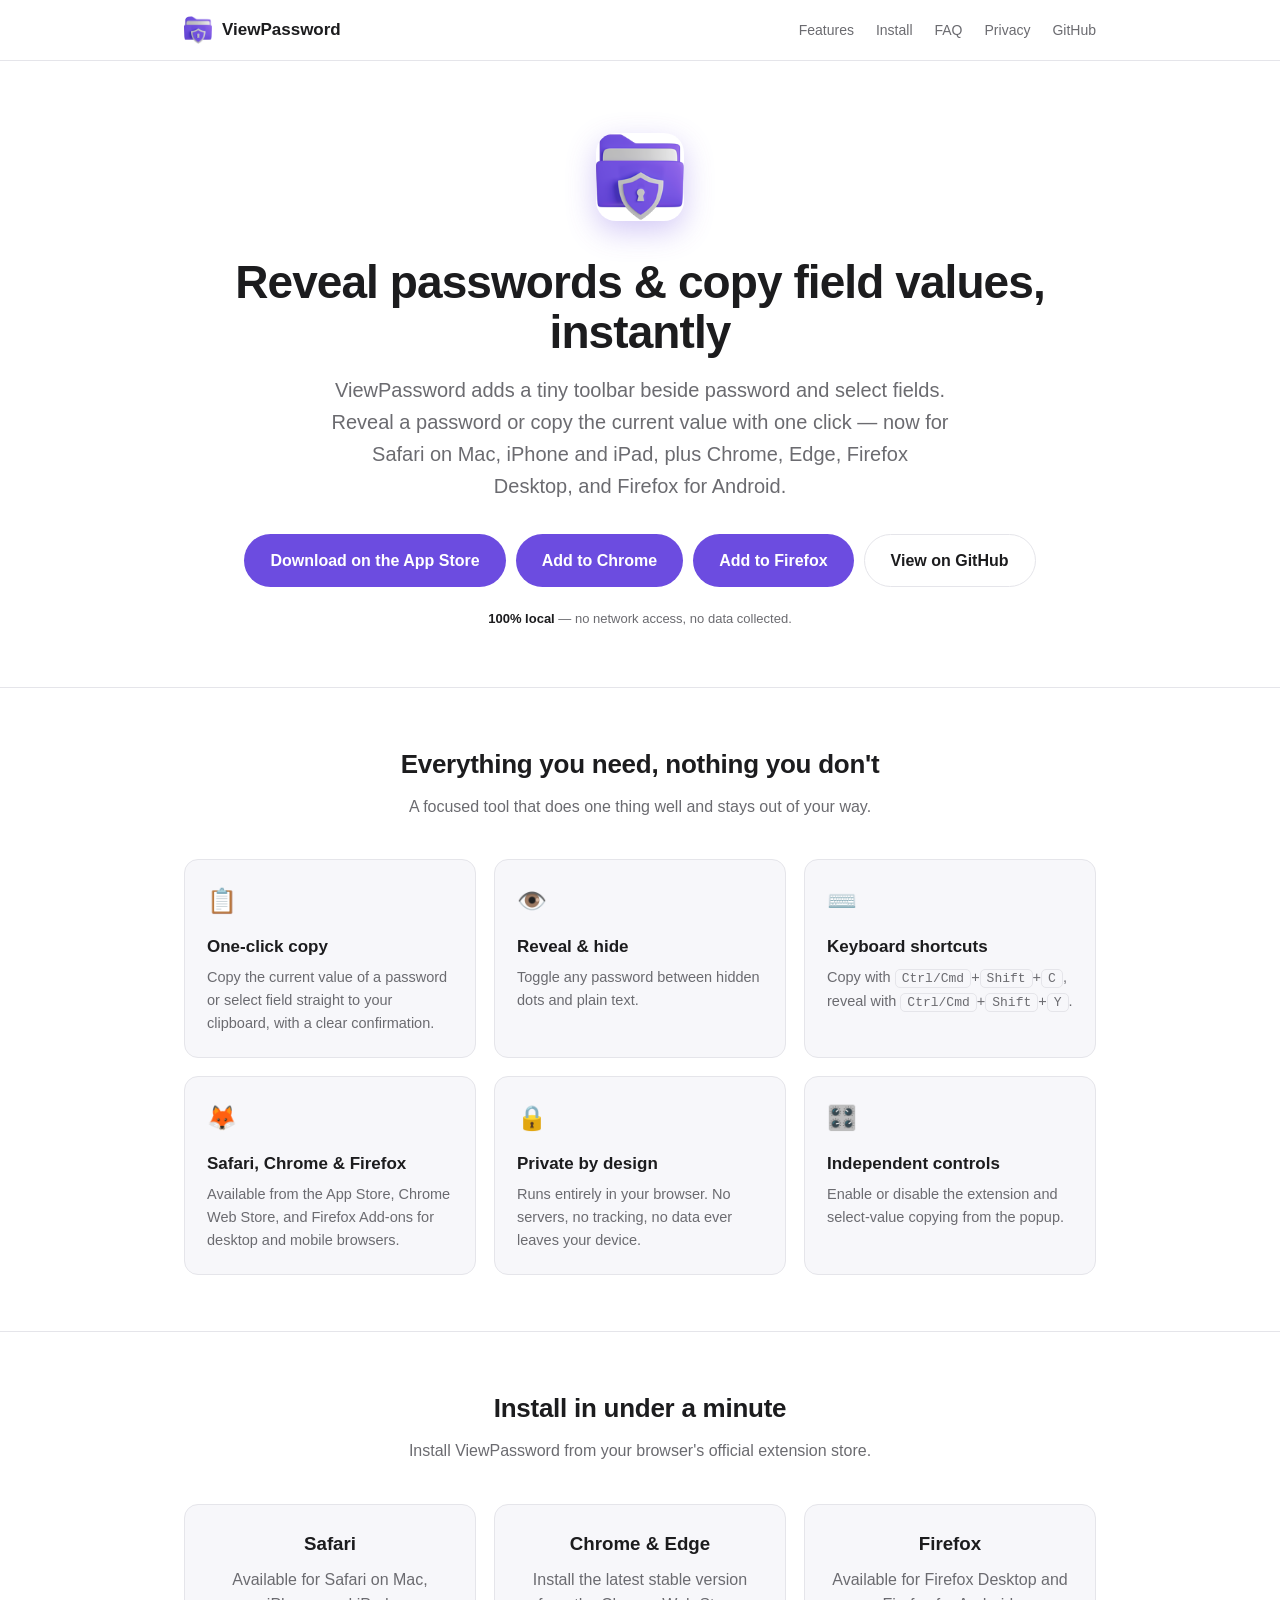
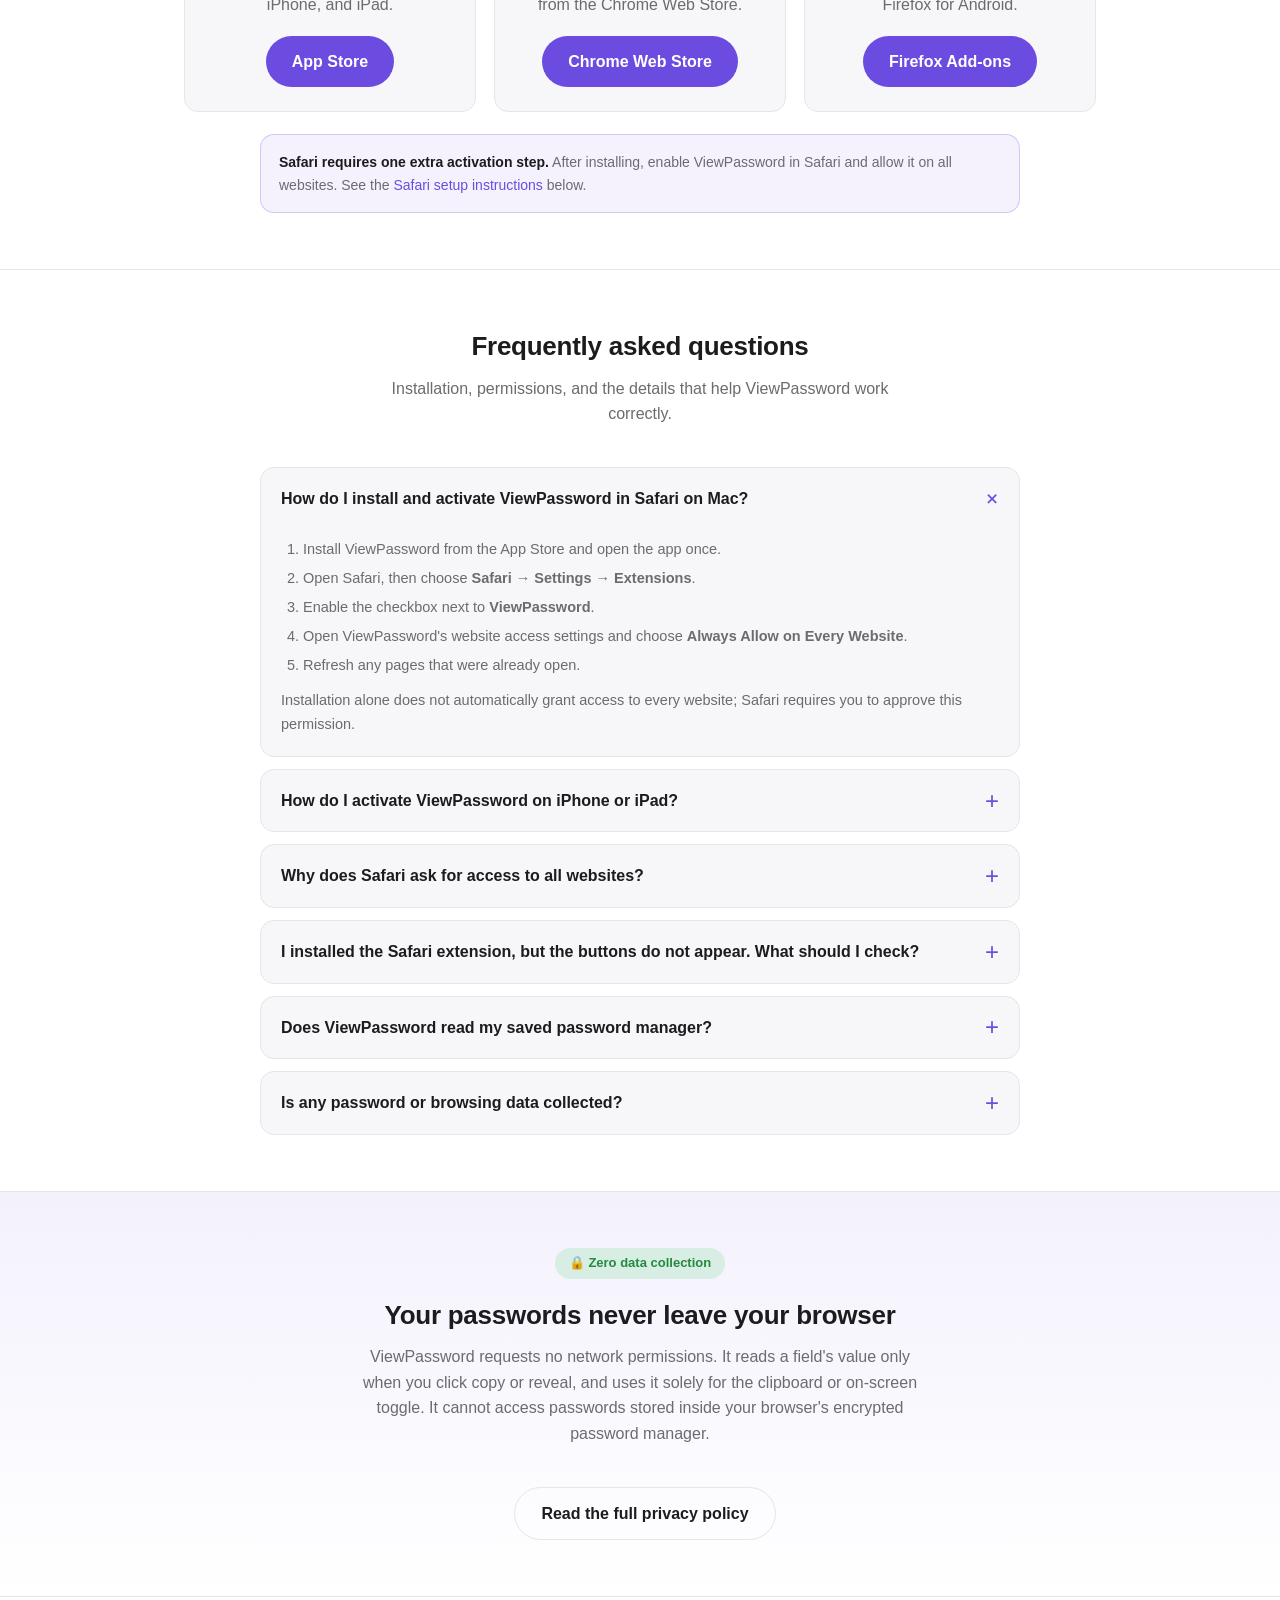
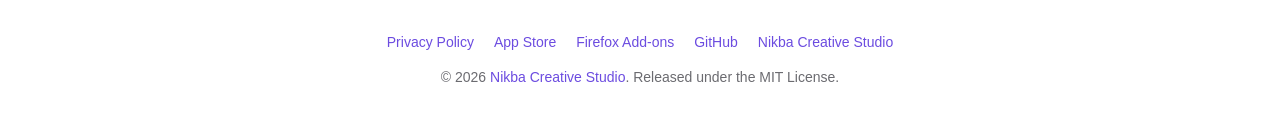
==== commit 31d0de57: "Align store install cards in one row" ====
--- a/docs/index.html
+++ b/docs/index.html
@@ -213,9 +213,9 @@
       }
       .install-grid {
         display: grid;
-        grid-template-columns: repeat(auto-fit, minmax(280px, 1fr));
+        grid-template-columns: repeat(3, minmax(0, 1fr));
         gap: 18px;
-        max-width: 760px;
+        max-width: 960px;
         margin: 0 auto;
       }
       .install-card {
@@ -349,6 +349,11 @@
         .nav-links a:nth-child(4) { display: none; }
         .hero { padding-top: 52px; }
         .cta-group .cta { width: 100%; justify-content: center; }
+        .install-grid { grid-template-columns: 1fr; }
+      }
+      @media (min-width: 601px) and (max-width: 760px) {
+        .install-grid { grid-template-columns: repeat(2, minmax(0, 1fr)); }
+        .install-card:last-child { grid-column: 1 / -1; }
       }
       @media (prefers-reduced-motion: reduce) {
         html { scroll-behavior: auto; }
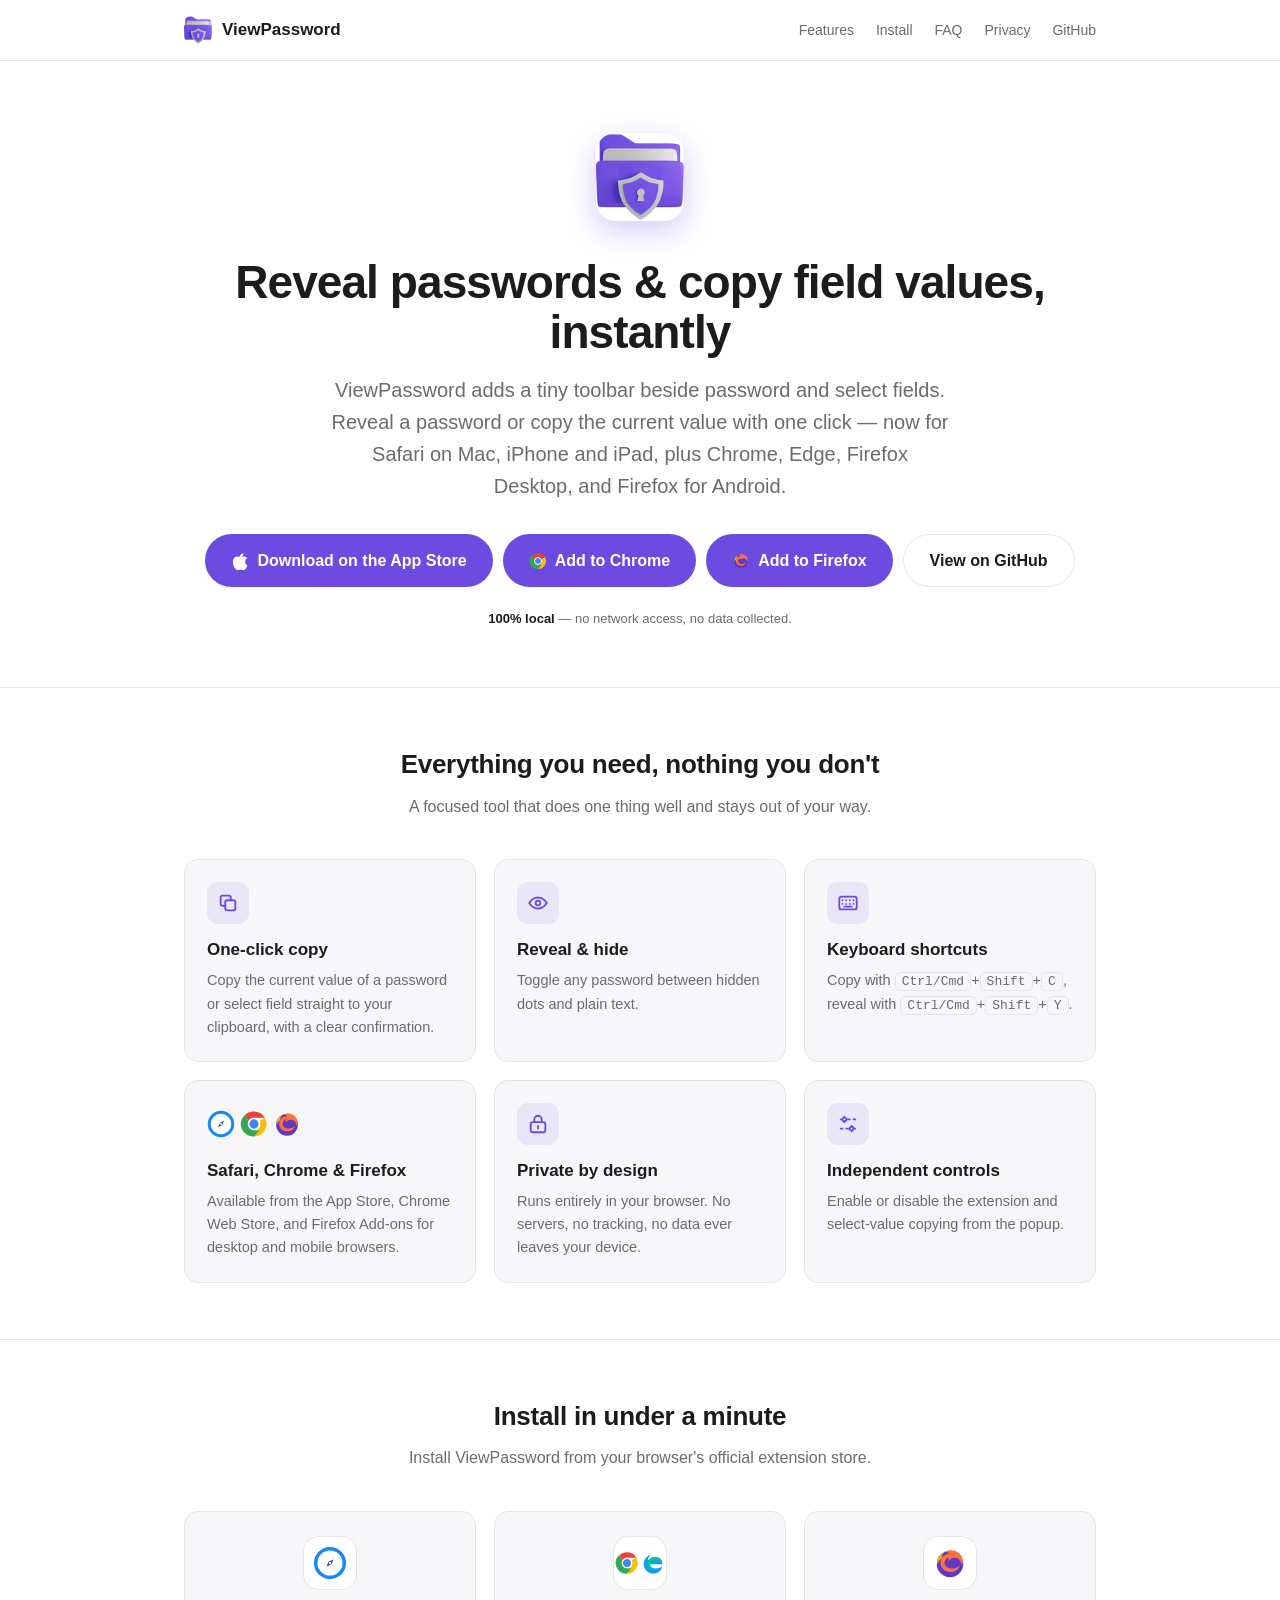
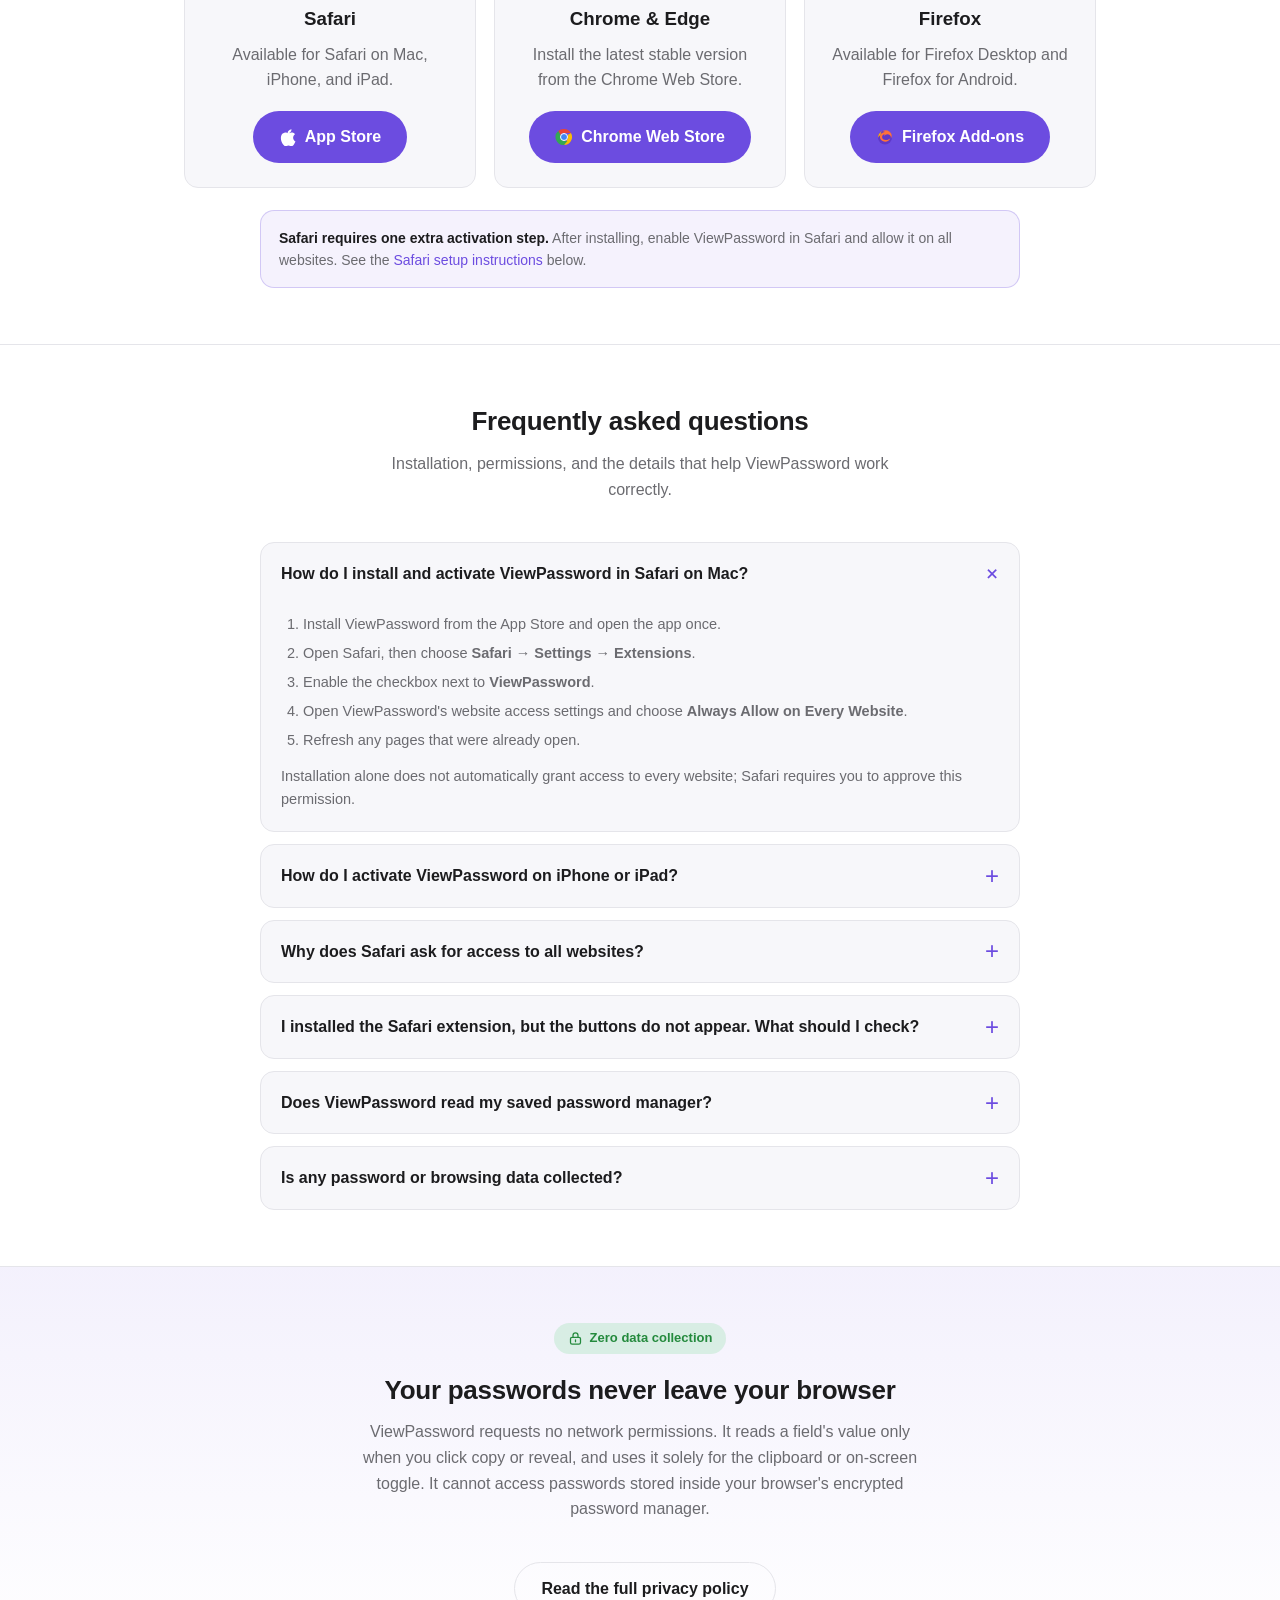
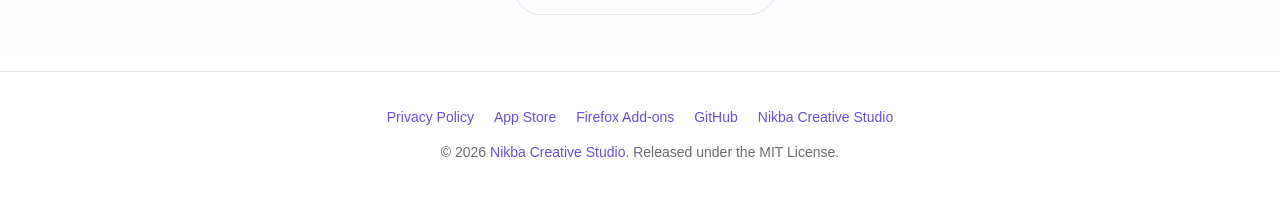
==== commit eadca0b9: "Replace landing page emoji with flat SVG icons" ====
--- a/docs/index.html
+++ b/docs/index.html
@@ -128,6 +128,11 @@
         border-radius: 999px;
         transition: background 0.15s ease, transform 0.15s ease;
       }
+      .cta svg {
+        width: 18px;
+        height: 18px;
+        flex: 0 0 auto;
+      }
       .cta:hover {
         background: var(--blue-dark);
         text-decoration: none;
@@ -189,8 +194,28 @@
         border-radius: var(--radius);
         padding: 22px;
       }
-      .card .emoji {
-        font-size: 24px;
+      .feature-icon {
+        width: 42px;
+        height: 42px;
+        display: grid;
+        place-items: center;
+        color: var(--blue);
+        background: rgba(var(--blue-rgb), 0.1);
+        border-radius: 11px;
+      }
+      .feature-icon svg {
+        width: 22px;
+        height: 22px;
+      }
+      .browser-stack {
+        display: flex;
+        align-items: center;
+        gap: 5px;
+        height: 42px;
+      }
+      .browser-stack svg {
+        width: 28px;
+        height: 28px;
       }
       .card h3 {
         margin: 12px 0 6px;
@@ -224,6 +249,28 @@
         border-radius: var(--radius);
         padding: 24px;
         text-align: center;
+      }
+      .platform-icon {
+        width: 54px;
+        height: 54px;
+        margin: 0 auto 14px;
+        display: grid;
+        place-items: center;
+        border-radius: 15px;
+        background: var(--bg);
+        border: 1px solid var(--border);
+      }
+      .platform-icon svg {
+        width: 34px;
+        height: 34px;
+      }
+      .platform-icon .browser-stack {
+        height: auto;
+        gap: 2px;
+      }
+      .platform-icon .browser-stack svg {
+        width: 24px;
+        height: 24px;
       }
       .install-card h3 {
         margin: 0 0 8px;
@@ -314,7 +361,9 @@
         );
       }
       .privacy .pill {
-        display: inline-block;
+        display: inline-flex;
+        align-items: center;
+        gap: 7px;
         background: rgba(52, 199, 89, 0.15);
         color: #248a3d;
         font-weight: 600;
@@ -323,6 +372,7 @@
         border-radius: 999px;
         margin-bottom: 16px;
       }
+      .privacy .pill svg { width: 15px; height: 15px; }
       @media (prefers-color-scheme: dark) {
         .privacy .pill {
           color: #30d158;
@@ -362,6 +412,56 @@
     </style>
   </head>
   <body>
+    <svg aria-hidden="true" width="0" height="0" style="position:absolute;overflow:hidden">
+      <defs>
+        <symbol id="icon-copy" viewBox="0 0 24 24">
+          <rect x="9" y="9" width="11" height="11" rx="2" fill="none" stroke="currentColor" stroke-width="2"/>
+          <path d="M15 9V6a2 2 0 0 0-2-2H6a2 2 0 0 0-2 2v7a2 2 0 0 0 2 2h3" fill="none" stroke="currentColor" stroke-width="2" stroke-linecap="round"/>
+        </symbol>
+        <symbol id="icon-eye" viewBox="0 0 24 24">
+          <path d="M2.5 12s3.5-6 9.5-6 9.5 6 9.5 6-3.5 6-9.5 6-9.5-6-9.5-6Z" fill="none" stroke="currentColor" stroke-width="2"/>
+          <circle cx="12" cy="12" r="2.5" fill="none" stroke="currentColor" stroke-width="2"/>
+        </symbol>
+        <symbol id="icon-keyboard" viewBox="0 0 24 24">
+          <rect x="2.5" y="5" width="19" height="14" rx="2.5" fill="none" stroke="currentColor" stroke-width="2"/>
+          <path d="M6 9h.01M10 9h.01M14 9h.01M18 9h.01M6 13h.01M10 13h.01M14 13h.01M18 13h.01M8 16h8" fill="none" stroke="currentColor" stroke-width="2" stroke-linecap="round"/>
+        </symbol>
+        <symbol id="icon-lock" viewBox="0 0 24 24">
+          <rect x="4" y="10" width="16" height="11" rx="2.5" fill="none" stroke="currentColor" stroke-width="2"/>
+          <path d="M8 10V7a4 4 0 0 1 8 0v3M12 14v3" fill="none" stroke="currentColor" stroke-width="2" stroke-linecap="round"/>
+        </symbol>
+        <symbol id="icon-controls" viewBox="0 0 24 24">
+          <path d="M4 7h10M18 7h2M4 17h2M10 17h10M8 4v6M16 14v6" fill="none" stroke="currentColor" stroke-width="2" stroke-linecap="round"/>
+          <circle cx="8" cy="7" r="2" fill="var(--card)" stroke="currentColor" stroke-width="2"/>
+          <circle cx="16" cy="17" r="2" fill="var(--card)" stroke="currentColor" stroke-width="2"/>
+        </symbol>
+        <symbol id="logo-apple" viewBox="0 0 32 32">
+          <path d="M20.4 7.3c1.2-1.4 2-3.3 1.8-5.3-1.8.1-3.9 1.3-5.1 2.7-1.1 1.2-2.1 3.2-1.8 5.1 1.9.2 3.9-1 5.1-2.5ZM25.1 17.1c0-4 3.3-5.9 3.4-6-1.9-2.8-4.8-3.1-5.8-3.1-2.5-.3-4.8 1.5-6 1.5-1.3 0-3.2-1.5-5.3-1.4-2.7 0-5.3 1.6-6.7 4.1-2.9 5-0.7 12.3 2 16.3 1.3 1.9 2.9 4 5 3.9 2-.1 2.8-1.3 5.2-1.3 2.4 0 3.1 1.3 5.2 1.3 2.2 0 3.6-1.9 4.9-3.9 1.5-2.2 2.1-4.4 2.2-4.5-.1 0-4.1-1.6-4.1-6.9Z" fill="currentColor"/>
+        </symbol>
+        <symbol id="logo-safari" viewBox="0 0 36 36">
+          <circle cx="18" cy="18" r="17" fill="#1687f8"/>
+          <circle cx="18" cy="18" r="13.3" fill="#fff"/>
+          <path d="m21.7 14.3-2.4 5-5 2.4 2.4-5 5-2.4Z" fill="#ff3b30"/>
+          <path d="m14.3 21.7 2.4-5 5-2.4-2.4 5-5 2.4Z" fill="#1557c0"/>
+          <circle cx="18" cy="18" r="1.25" fill="#fff"/>
+        </symbol>
+        <symbol id="logo-chrome" viewBox="0 0 36 36">
+          <path d="M18 2a16 16 0 0 1 13.9 8H18a8 8 0 0 0-6.9 4L6.5 6A15.9 15.9 0 0 1 18 2Z" fill="#ea4335"/>
+          <path d="M31.9 10A16 16 0 0 1 18 34l6.9-12A8 8 0 0 0 26 18a8 8 0 0 0-1.1-4Z" fill="#fbbc05"/>
+          <path d="M18 34A16 16 0 0 1 6.5 6l6.9 12A8 8 0 0 0 18 26h6.9Z" fill="#34a853"/>
+          <circle cx="18" cy="18" r="7" fill="#4285f4" stroke="#fff" stroke-width="2"/>
+        </symbol>
+        <symbol id="logo-edge" viewBox="0 0 36 36">
+          <path d="M32 23.4c-1.2 6.1-6.6 10.6-13.1 10.6C10.7 34 4 27.5 4 19.5c0-6.6 4.6-12.2 10.8-13.8-3 2.5-4.4 5.4-4.1 8.7 2.3-3.4 6.2-5.5 10.6-5.5 6.8 0 11.2 4.8 10.7 10.9H13.2c.8 4.1 4.1 6.5 8.4 6.5 3.8 0 7.4-1.2 10.4-2.9Z" fill="#0aa0f5"/>
+          <path d="M10.7 14.4c2.2-3.4 6.2-5.5 10.6-5.5 5.8 0 10 3.5 10.7 8.4-2.2-2.6-5.4-4.2-9-4.2-5.5 0-10 3.7-10 8.2 0 3.3 2.4 6.1 5.9 7.4-5.2-.5-8.9-3.9-8.9-8.4 0-2 .3-4 .7-5.9Z" fill="#0ac487"/>
+        </symbol>
+        <symbol id="logo-firefox" viewBox="0 0 36 36">
+          <circle cx="18" cy="19" r="14" fill="#5f38c8"/>
+          <path d="M31 12.5c-1.6-4.7-6.3-8.1-11.8-8.1-2.5 0-4.9.7-6.8 1.9 2.1-.2 4.1.4 5.5 1.7-5.5.2-10 4.4-10 9.7 0 5.5 4.7 9.9 10.5 9.9 4.8 0 8.9-3.1 10.1-7.3-2.1 2.2-5.2 3.6-8.6 3.6-4.9 0-7.7-2.8-7.7-6.1 0-2.8 2.2-5.2 5.2-5.8-1 1.2-1.4 2.8-.8 4.2 1.1-2.2 3.4-3.7 6.2-3.7 4 0 7.2 3.1 7.2 6.9 0 .4 0 .8-.1 1.2 1.5-2.2 2-5.1 1.1-8.1Z" fill="#ff7139"/>
+          <path d="M12.3 6.4C9.1 7.7 6.5 10.3 5.2 13.5c-.8 2-.9 4.4-.3 6.5.2-2.9 1.8-5.2 4.3-6.7-.1-2.7.9-5 3.1-6.9Z" fill="#ffb000"/>
+        </symbol>
+      </defs>
+    </svg>
     <header>
       <nav class="nav">
         <span class="brand">
@@ -395,17 +495,17 @@
           <a
             class="cta"
             href="https://apps.apple.com/app/viewpassword/id6809333122"
-            >Download on the App Store</a
+            ><svg aria-hidden="true"><use href="#logo-apple"/></svg>Download on the App Store</a
           >
           <a
             class="cta"
             href="https://chromewebstore.google.com/detail/aanjmpodookklklpfjpcmboanbmpppea"
-            >Add to Chrome</a
+            ><svg aria-hidden="true"><use href="#logo-chrome"/></svg>Add to Chrome</a
           >
           <a
             class="cta"
             href="https://addons.mozilla.org/en-US/firefox/addon/viewpassword/"
-            >Add to Firefox</a
+            ><svg aria-hidden="true"><use href="#logo-firefox"/></svg>Add to Firefox</a
           >
           <a
             class="cta secondary"
@@ -428,7 +528,7 @@
         </p>
         <div class="grid">
           <div class="card">
-            <div class="emoji">📋</div>
+            <div class="feature-icon"><svg aria-hidden="true"><use href="#icon-copy"/></svg></div>
             <h3>One-click copy</h3>
             <p>
               Copy the current value of a password or select field straight to
@@ -436,12 +536,12 @@
             </p>
           </div>
           <div class="card">
-            <div class="emoji">👁️</div>
+            <div class="feature-icon"><svg aria-hidden="true"><use href="#icon-eye"/></svg></div>
             <h3>Reveal &amp; hide</h3>
             <p>Toggle any password between hidden dots and plain text.</p>
           </div>
           <div class="card">
-            <div class="emoji">⌨️</div>
+            <div class="feature-icon"><svg aria-hidden="true"><use href="#icon-keyboard"/></svg></div>
             <h3>Keyboard shortcuts</h3>
             <p>
               Copy with <kbd>Ctrl/Cmd</kbd>+<kbd>Shift</kbd>+<kbd>C</kbd>, reveal
@@ -449,7 +549,11 @@
             </p>
           </div>
           <div class="card">
-            <div class="emoji">🦊</div>
+            <div class="browser-stack" aria-hidden="true">
+              <svg><use href="#logo-safari"/></svg>
+              <svg><use href="#logo-chrome"/></svg>
+              <svg><use href="#logo-firefox"/></svg>
+            </div>
             <h3>Safari, Chrome &amp; Firefox</h3>
             <p>
               Available from the App Store, Chrome Web Store, and Firefox
@@ -457,7 +561,7 @@
             </p>
           </div>
           <div class="card">
-            <div class="emoji">🔒</div>
+            <div class="feature-icon"><svg aria-hidden="true"><use href="#icon-lock"/></svg></div>
             <h3>Private by design</h3>
             <p>
               Runs entirely in your browser. No servers, no tracking, no data
@@ -465,7 +569,7 @@
             </p>
           </div>
           <div class="card">
-            <div class="emoji">🎛️</div>
+            <div class="feature-icon"><svg aria-hidden="true"><use href="#icon-controls"/></svg></div>
             <h3>Independent controls</h3>
             <p>
               Enable or disable the extension and select-value copying from the
@@ -485,30 +589,35 @@
         </p>
         <div class="install-grid">
           <div class="install-card">
+            <div class="platform-icon"><svg aria-hidden="true"><use href="#logo-safari"/></svg></div>
             <h3>Safari</h3>
             <p>Available for Safari on Mac, iPhone, and iPad.</p>
             <a
               class="cta"
               href="https://apps.apple.com/app/viewpassword/id6809333122"
-              >App Store</a
+              ><svg aria-hidden="true"><use href="#logo-apple"/></svg>App Store</a
             >
           </div>
           <div class="install-card">
+            <div class="platform-icon">
+              <span class="browser-stack" aria-hidden="true"><svg><use href="#logo-chrome"/></svg><svg><use href="#logo-edge"/></svg></span>
+            </div>
             <h3>Chrome &amp; Edge</h3>
             <p>Install the latest stable version from the Chrome Web Store.</p>
             <a
               class="cta"
               href="https://chromewebstore.google.com/detail/aanjmpodookklklpfjpcmboanbmpppea"
-              >Chrome Web Store</a
+              ><svg aria-hidden="true"><use href="#logo-chrome"/></svg>Chrome Web Store</a
             >
           </div>
           <div class="install-card">
+            <div class="platform-icon"><svg aria-hidden="true"><use href="#logo-firefox"/></svg></div>
             <h3>Firefox</h3>
             <p>Available for Firefox Desktop and Firefox for Android.</p>
             <a
               class="cta"
               href="https://addons.mozilla.org/en-US/firefox/addon/viewpassword/"
-              >Firefox Add-ons</a
+              ><svg aria-hidden="true"><use href="#logo-firefox"/></svg>Firefox Add-ons</a
             >
           </div>
         </div>
@@ -586,7 +695,7 @@
     <!-- Privacy -->
     <section class="privacy">
       <div class="wrap">
-        <span class="pill">🔒 Zero data collection</span>
+        <span class="pill"><svg aria-hidden="true"><use href="#icon-lock"/></svg>Zero data collection</span>
         <h2>Your passwords never leave your browser</h2>
         <p class="section-sub">
           ViewPassword requests no network permissions. It reads a field's value
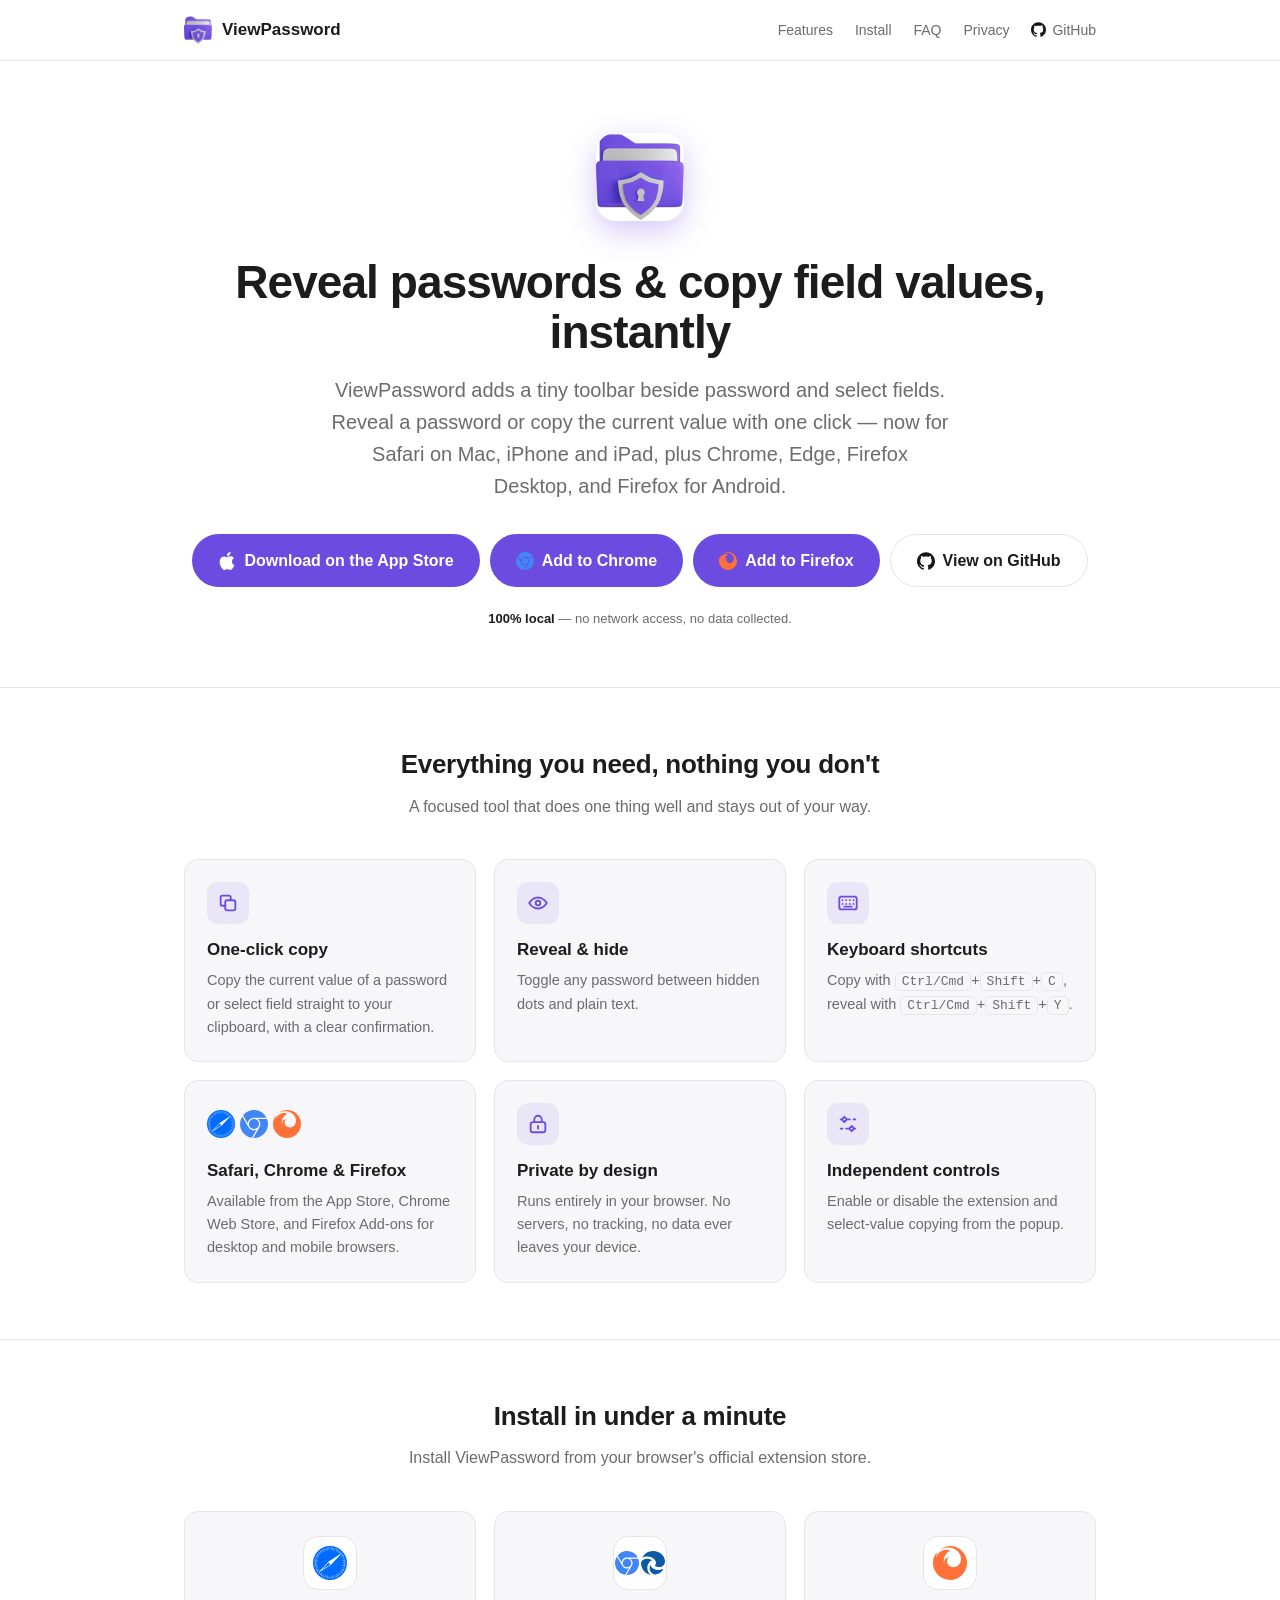
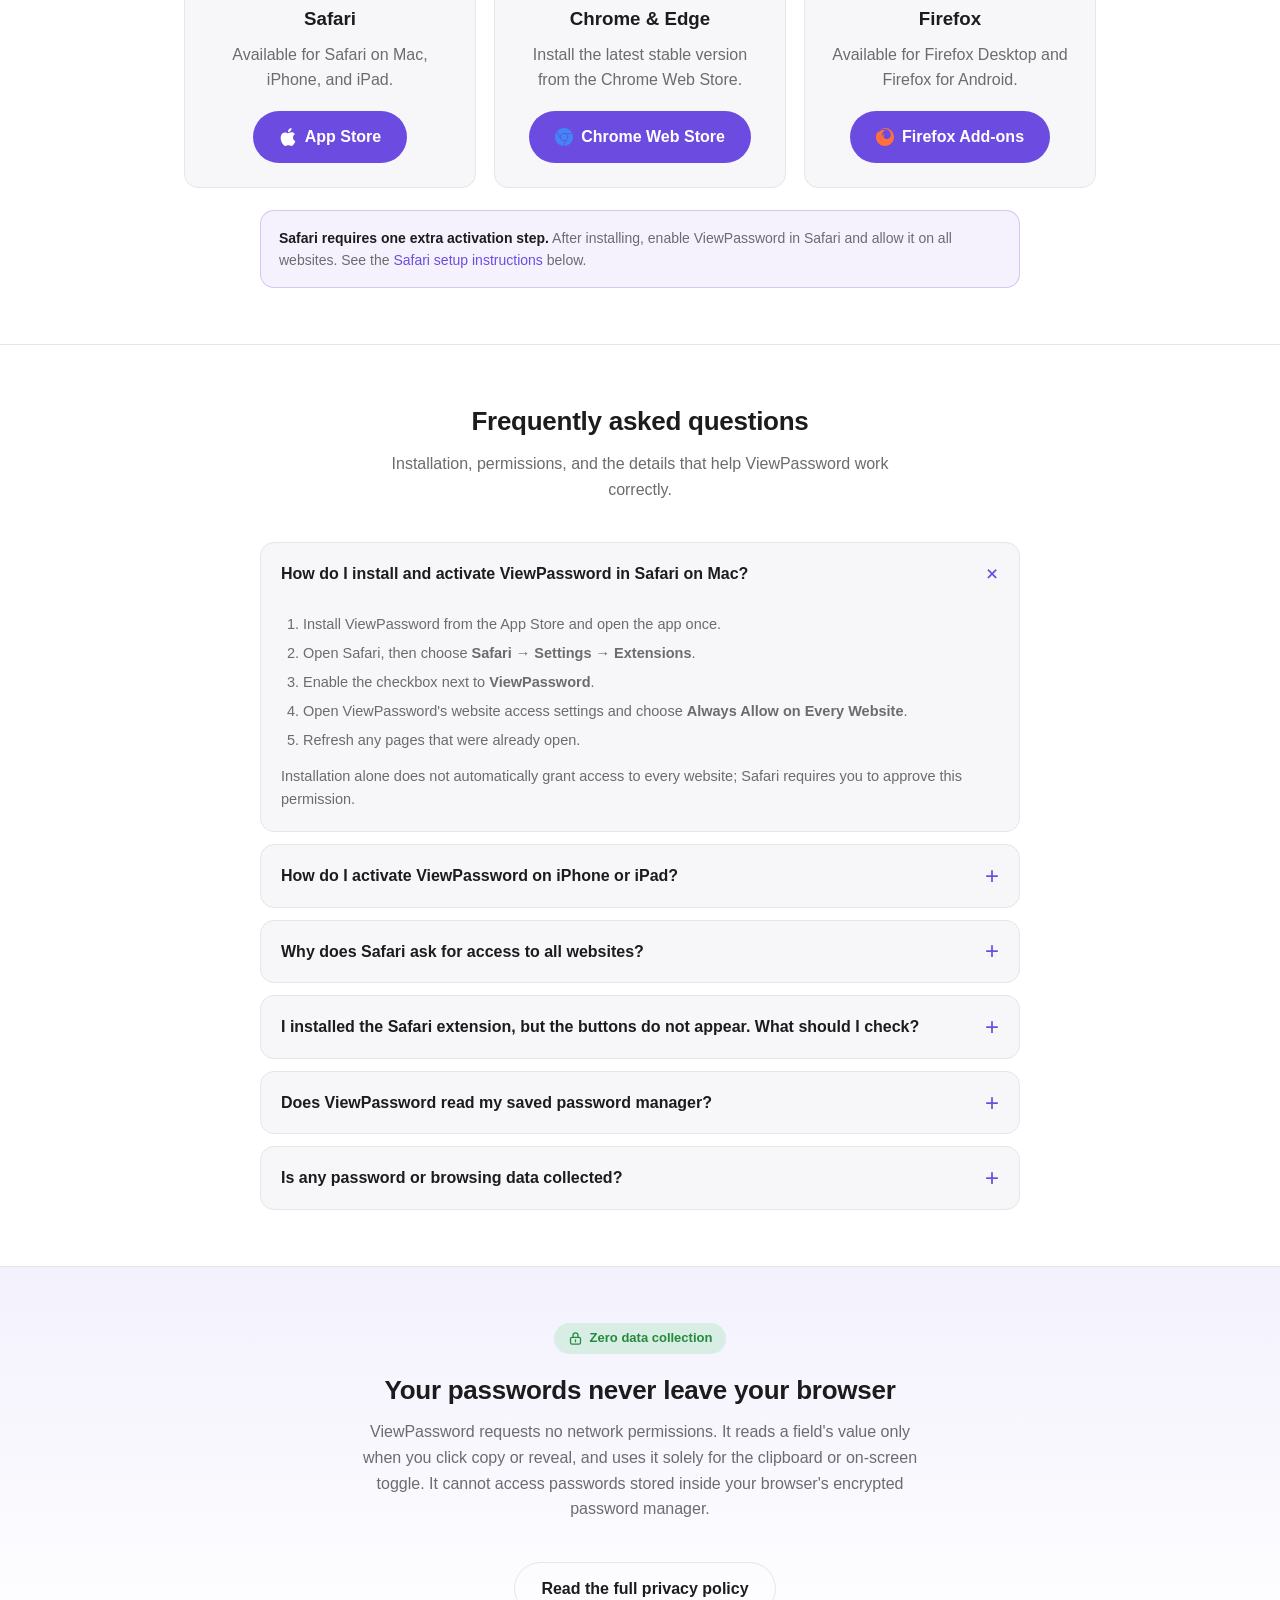
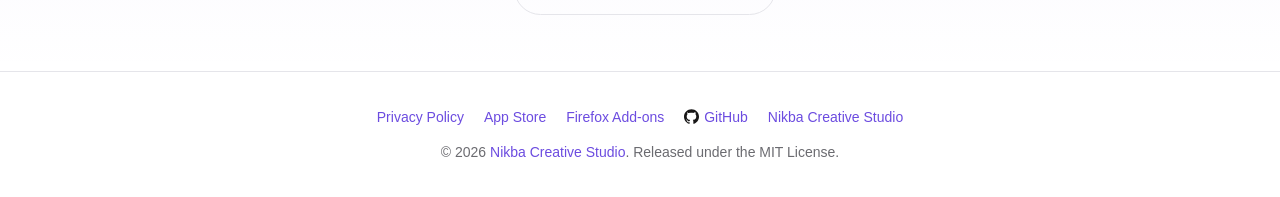
==== commit 74dbb0d8: "Replace browser artwork with official brand icons" ====
--- a/docs/index.html
+++ b/docs/index.html
@@ -91,6 +91,15 @@
       .nav-links a {
         color: var(--muted);
       }
+      .nav-links .github-link {
+        display: inline-flex;
+        align-items: center;
+        gap: 6px;
+      }
+      .nav-links .github-link img {
+        width: 15px;
+        height: 15px;
+      }
 
       /* Hero */
       .hero {
@@ -128,11 +137,14 @@
         border-radius: 999px;
         transition: background 0.15s ease, transform 0.15s ease;
       }
-      .cta svg {
+      .cta svg,
+      .cta img {
         width: 18px;
         height: 18px;
         flex: 0 0 auto;
       }
+      .cta .icon-monochrome { filter: brightness(0) invert(1); }
+      .cta.secondary .icon-monochrome { filter: none; }
       .cta:hover {
         background: var(--blue-dark);
         text-decoration: none;
@@ -213,7 +225,8 @@
         gap: 5px;
         height: 42px;
       }
-      .browser-stack svg {
+      .browser-stack svg,
+      .browser-stack img {
         width: 28px;
         height: 28px;
       }
@@ -260,7 +273,8 @@
         background: var(--bg);
         border: 1px solid var(--border);
       }
-      .platform-icon svg {
+      .platform-icon svg,
+      .platform-icon img {
         width: 34px;
         height: 34px;
       }
@@ -268,7 +282,8 @@
         height: auto;
         gap: 2px;
       }
-      .platform-icon .browser-stack svg {
+      .platform-icon .browser-stack svg,
+      .platform-icon .browser-stack img {
         width: 24px;
         height: 24px;
       }
@@ -377,6 +392,15 @@
         .privacy .pill {
           color: #30d158;
         }
+        .cta.secondary .icon-monochrome,
+        .nav-links .icon-monochrome,
+        footer .icon-monochrome { filter: brightness(0) invert(1); }
+      }
+      .footer-icon {
+        width: 15px;
+        height: 15px;
+        vertical-align: -2px;
+        margin-right: 5px;
       }
 
       /* Footer */
@@ -435,31 +459,6 @@
           <circle cx="8" cy="7" r="2" fill="var(--card)" stroke="currentColor" stroke-width="2"/>
           <circle cx="16" cy="17" r="2" fill="var(--card)" stroke="currentColor" stroke-width="2"/>
         </symbol>
-        <symbol id="logo-apple" viewBox="0 0 32 32">
-          <path d="M20.4 7.3c1.2-1.4 2-3.3 1.8-5.3-1.8.1-3.9 1.3-5.1 2.7-1.1 1.2-2.1 3.2-1.8 5.1 1.9.2 3.9-1 5.1-2.5ZM25.1 17.1c0-4 3.3-5.9 3.4-6-1.9-2.8-4.8-3.1-5.8-3.1-2.5-.3-4.8 1.5-6 1.5-1.3 0-3.2-1.5-5.3-1.4-2.7 0-5.3 1.6-6.7 4.1-2.9 5-0.7 12.3 2 16.3 1.3 1.9 2.9 4 5 3.9 2-.1 2.8-1.3 5.2-1.3 2.4 0 3.1 1.3 5.2 1.3 2.2 0 3.6-1.9 4.9-3.9 1.5-2.2 2.1-4.4 2.2-4.5-.1 0-4.1-1.6-4.1-6.9Z" fill="currentColor"/>
-        </symbol>
-        <symbol id="logo-safari" viewBox="0 0 36 36">
-          <circle cx="18" cy="18" r="17" fill="#1687f8"/>
-          <circle cx="18" cy="18" r="13.3" fill="#fff"/>
-          <path d="m21.7 14.3-2.4 5-5 2.4 2.4-5 5-2.4Z" fill="#ff3b30"/>
-          <path d="m14.3 21.7 2.4-5 5-2.4-2.4 5-5 2.4Z" fill="#1557c0"/>
-          <circle cx="18" cy="18" r="1.25" fill="#fff"/>
-        </symbol>
-        <symbol id="logo-chrome" viewBox="0 0 36 36">
-          <path d="M18 2a16 16 0 0 1 13.9 8H18a8 8 0 0 0-6.9 4L6.5 6A15.9 15.9 0 0 1 18 2Z" fill="#ea4335"/>
-          <path d="M31.9 10A16 16 0 0 1 18 34l6.9-12A8 8 0 0 0 26 18a8 8 0 0 0-1.1-4Z" fill="#fbbc05"/>
-          <path d="M18 34A16 16 0 0 1 6.5 6l6.9 12A8 8 0 0 0 18 26h6.9Z" fill="#34a853"/>
-          <circle cx="18" cy="18" r="7" fill="#4285f4" stroke="#fff" stroke-width="2"/>
-        </symbol>
-        <symbol id="logo-edge" viewBox="0 0 36 36">
-          <path d="M32 23.4c-1.2 6.1-6.6 10.6-13.1 10.6C10.7 34 4 27.5 4 19.5c0-6.6 4.6-12.2 10.8-13.8-3 2.5-4.4 5.4-4.1 8.7 2.3-3.4 6.2-5.5 10.6-5.5 6.8 0 11.2 4.8 10.7 10.9H13.2c.8 4.1 4.1 6.5 8.4 6.5 3.8 0 7.4-1.2 10.4-2.9Z" fill="#0aa0f5"/>
-          <path d="M10.7 14.4c2.2-3.4 6.2-5.5 10.6-5.5 5.8 0 10 3.5 10.7 8.4-2.2-2.6-5.4-4.2-9-4.2-5.5 0-10 3.7-10 8.2 0 3.3 2.4 6.1 5.9 7.4-5.2-.5-8.9-3.9-8.9-8.4 0-2 .3-4 .7-5.9Z" fill="#0ac487"/>
-        </symbol>
-        <symbol id="logo-firefox" viewBox="0 0 36 36">
-          <circle cx="18" cy="19" r="14" fill="#5f38c8"/>
-          <path d="M31 12.5c-1.6-4.7-6.3-8.1-11.8-8.1-2.5 0-4.9.7-6.8 1.9 2.1-.2 4.1.4 5.5 1.7-5.5.2-10 4.4-10 9.7 0 5.5 4.7 9.9 10.5 9.9 4.8 0 8.9-3.1 10.1-7.3-2.1 2.2-5.2 3.6-8.6 3.6-4.9 0-7.7-2.8-7.7-6.1 0-2.8 2.2-5.2 5.2-5.8-1 1.2-1.4 2.8-.8 4.2 1.1-2.2 3.4-3.7 6.2-3.7 4 0 7.2 3.1 7.2 6.9 0 .4 0 .8-.1 1.2 1.5-2.2 2-5.1 1.1-8.1Z" fill="#ff7139"/>
-          <path d="M12.3 6.4C9.1 7.7 6.5 10.3 5.2 13.5c-.8 2-.9 4.4-.3 6.5.2-2.9 1.8-5.2 4.3-6.7-.1-2.7.9-5 3.1-6.9Z" fill="#ffb000"/>
-        </symbol>
       </defs>
     </svg>
     <header>
@@ -473,8 +472,8 @@
           <a href="#install">Install</a>
           <a href="#faq">FAQ</a>
           <a href="privacy.html">Privacy</a>
-          <a href="https://github.com/Nikba-Creative-Studio/ViewPassword"
-            >GitHub</a
+          <a class="github-link" href="https://github.com/Nikba-Creative-Studio/ViewPassword"
+            ><img class="icon-monochrome" src="icons/github.svg" alt="" />GitHub</a
           >
         </span>
       </nav>
@@ -495,22 +494,22 @@
           <a
             class="cta"
             href="https://apps.apple.com/app/viewpassword/id6809333122"
-            ><svg aria-hidden="true"><use href="#logo-apple"/></svg>Download on the App Store</a
+            ><img class="icon-monochrome" src="icons/apple.svg" alt="" />Download on the App Store</a
           >
           <a
             class="cta"
             href="https://chromewebstore.google.com/detail/aanjmpodookklklpfjpcmboanbmpppea"
-            ><svg aria-hidden="true"><use href="#logo-chrome"/></svg>Add to Chrome</a
+            ><img src="icons/chrome.svg" alt="" />Add to Chrome</a
           >
           <a
             class="cta"
             href="https://addons.mozilla.org/en-US/firefox/addon/viewpassword/"
-            ><svg aria-hidden="true"><use href="#logo-firefox"/></svg>Add to Firefox</a
+            ><img src="icons/firefox.svg" alt="" />Add to Firefox</a
           >
           <a
             class="cta secondary"
             href="https://github.com/Nikba-Creative-Studio/ViewPassword"
-            >View on GitHub</a
+            ><img class="icon-monochrome" src="icons/github.svg" alt="" />View on GitHub</a
           >
         </div>
         <div class="badge">
@@ -550,9 +549,9 @@
           </div>
           <div class="card">
             <div class="browser-stack" aria-hidden="true">
-              <svg><use href="#logo-safari"/></svg>
-              <svg><use href="#logo-chrome"/></svg>
-              <svg><use href="#logo-firefox"/></svg>
+              <img src="icons/safari.svg" alt="" />
+              <img src="icons/chrome.svg" alt="" />
+              <img src="icons/firefox.svg" alt="" />
             </div>
             <h3>Safari, Chrome &amp; Firefox</h3>
             <p>
@@ -589,35 +588,35 @@
         </p>
         <div class="install-grid">
           <div class="install-card">
-            <div class="platform-icon"><svg aria-hidden="true"><use href="#logo-safari"/></svg></div>
+            <div class="platform-icon"><img src="icons/safari.svg" alt="" /></div>
             <h3>Safari</h3>
             <p>Available for Safari on Mac, iPhone, and iPad.</p>
             <a
               class="cta"
               href="https://apps.apple.com/app/viewpassword/id6809333122"
-              ><svg aria-hidden="true"><use href="#logo-apple"/></svg>App Store</a
+              ><img class="icon-monochrome" src="icons/apple.svg" alt="" />App Store</a
             >
           </div>
           <div class="install-card">
             <div class="platform-icon">
-              <span class="browser-stack" aria-hidden="true"><svg><use href="#logo-chrome"/></svg><svg><use href="#logo-edge"/></svg></span>
+              <span class="browser-stack" aria-hidden="true"><img src="icons/chrome.svg" alt="" /><img src="icons/edge.svg" alt="" /></span>
             </div>
             <h3>Chrome &amp; Edge</h3>
             <p>Install the latest stable version from the Chrome Web Store.</p>
             <a
               class="cta"
               href="https://chromewebstore.google.com/detail/aanjmpodookklklpfjpcmboanbmpppea"
-              ><svg aria-hidden="true"><use href="#logo-chrome"/></svg>Chrome Web Store</a
+              ><img src="icons/chrome.svg" alt="" />Chrome Web Store</a
             >
           </div>
           <div class="install-card">
-            <div class="platform-icon"><svg aria-hidden="true"><use href="#logo-firefox"/></svg></div>
+            <div class="platform-icon"><img src="icons/firefox.svg" alt="" /></div>
             <h3>Firefox</h3>
             <p>Available for Firefox Desktop and Firefox for Android.</p>
             <a
               class="cta"
               href="https://addons.mozilla.org/en-US/firefox/addon/viewpassword/"
-              ><svg aria-hidden="true"><use href="#logo-firefox"/></svg>Firefox Add-ons</a
+              ><img src="icons/firefox.svg" alt="" />Firefox Add-ons</a
             >
           </div>
         </div>
@@ -713,7 +712,7 @@
           <a href="privacy.html">Privacy Policy</a>
           <a href="https://apps.apple.com/app/viewpassword/id6809333122">App Store</a>
           <a href="https://addons.mozilla.org/en-US/firefox/addon/viewpassword/">Firefox Add-ons</a>
-          <a href="https://github.com/Nikba-Creative-Studio/ViewPassword">GitHub</a>
+          <a href="https://github.com/Nikba-Creative-Studio/ViewPassword"><img class="footer-icon icon-monochrome" src="icons/github.svg" alt="" />GitHub</a>
           <a href="https://www.nikba.com">Nikba Creative Studio</a>
         </div>
         <div>
